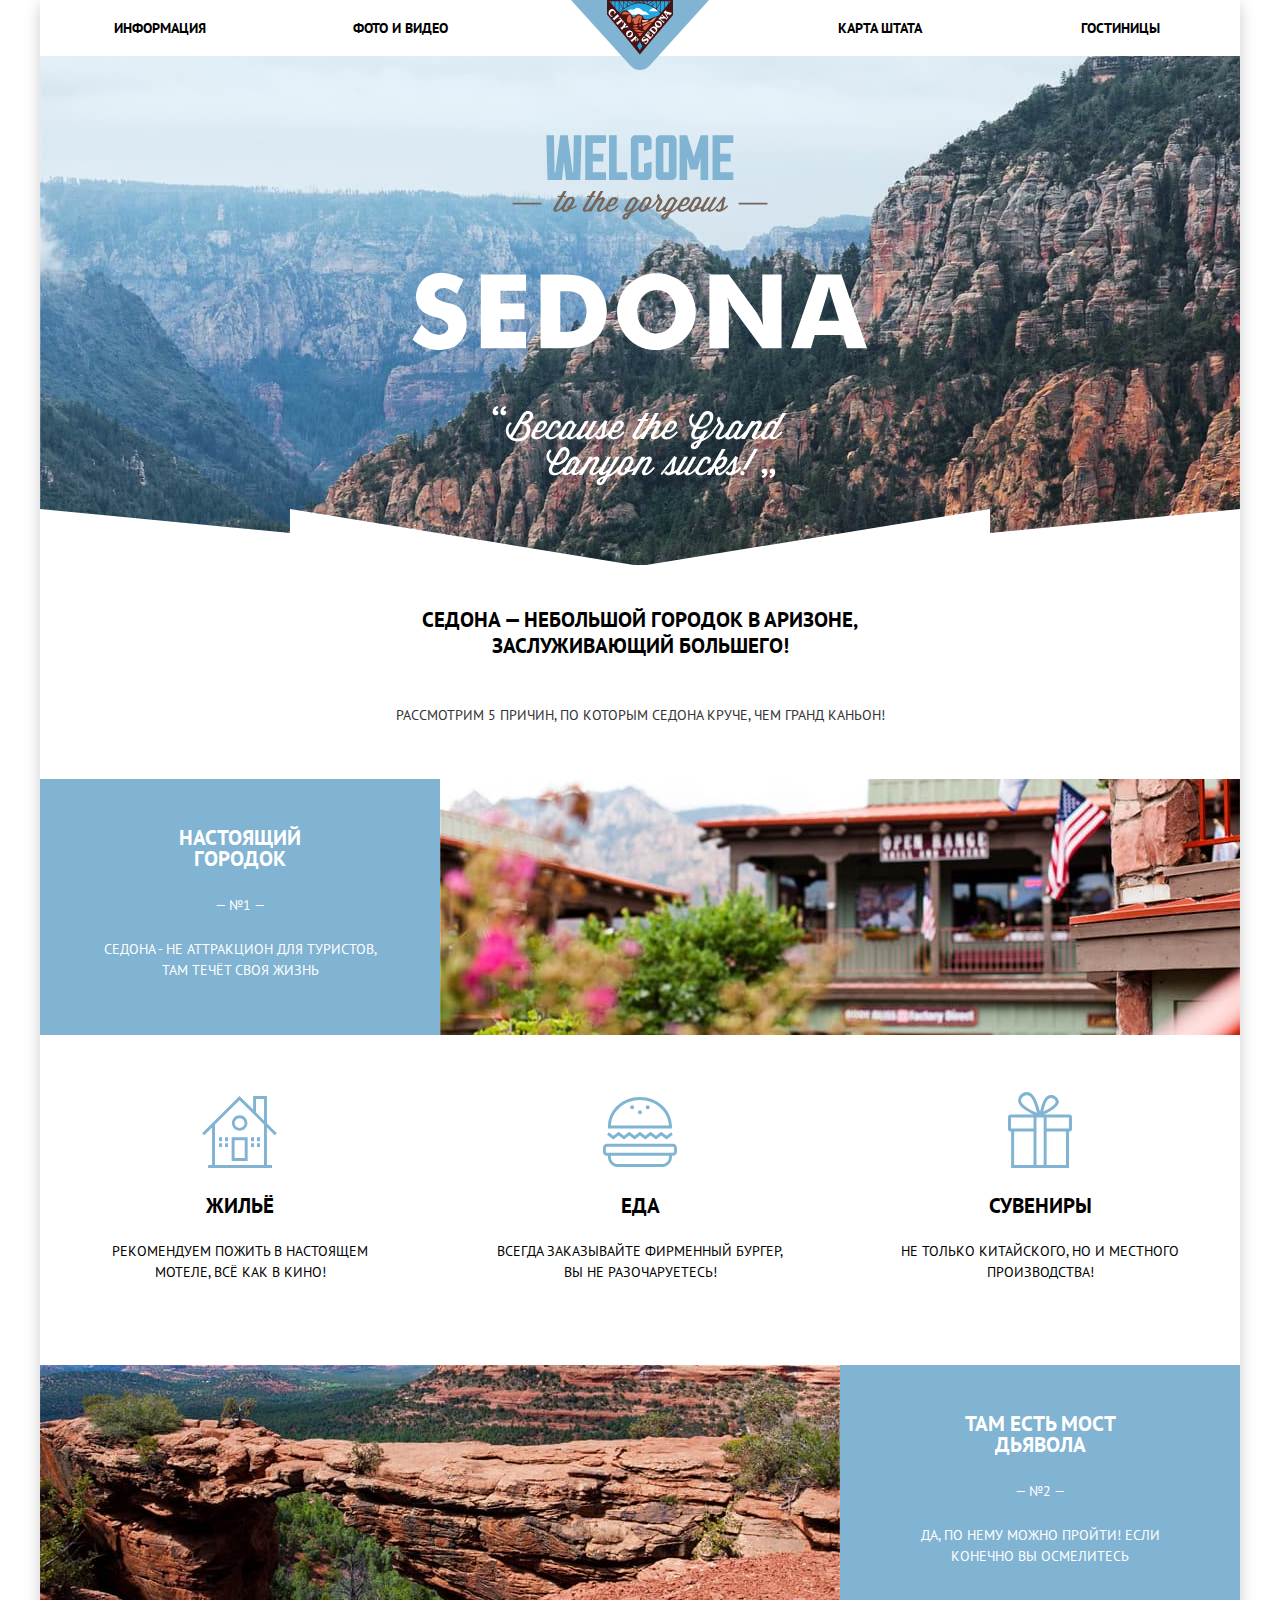
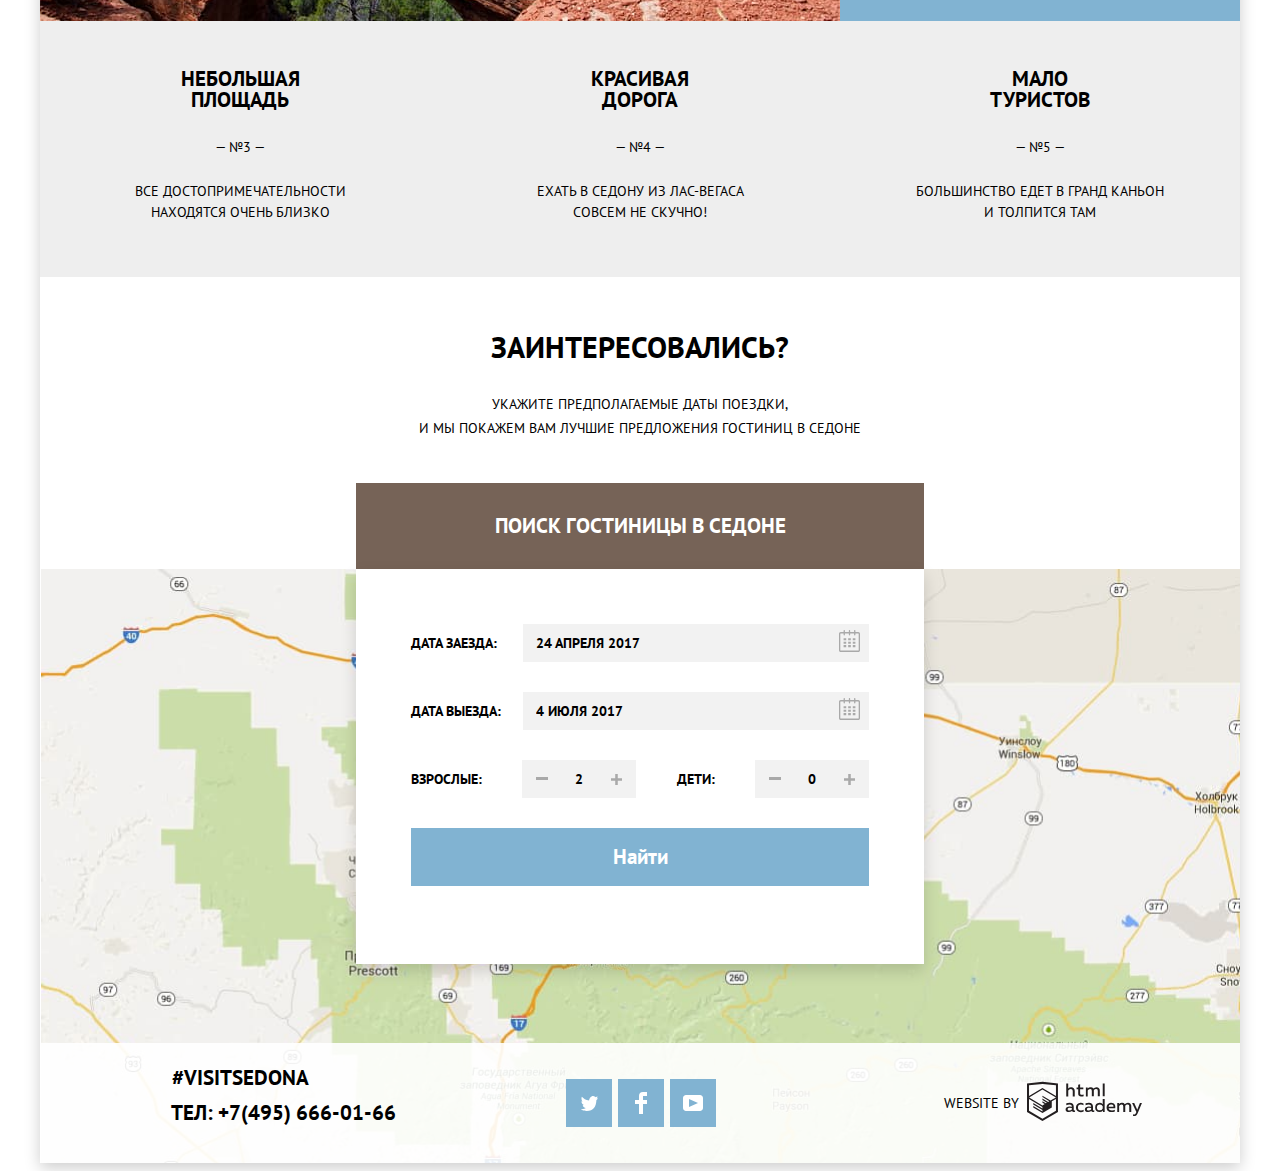
==== index.html @ 662339af "исправил ошибки на главной" ====
<!DOCTYPE html>
<html class="page" lang="ru">

<head>
  <meta charset="utf-8">
  <title>HTML Academy: Седона</title>
  <link rel="stylesheet" href="css/normalize.css">
  <link rel="stylesheet" href="css/style.css">
  <link href="https://fonts.googleapis.com/css2?family=PT+Sans:wght@400;700&display=swap" rel="stylesheet">
</head>

<body class="page-body">
  <div class="page-wrapper">
    <header class="page-header">
      <a>
        <img class="logo" src="img/logo-sedona.svg" alt="Логотип Седона" width="138" height="70">
      </a>
      <nav>
        <ul class="main-menu">
            <li class="main-menu-item"><a href="blank.html">Информация</a></li>
            <li class="main-menu-item"><a href="blank.html">Фото и видео</a></li>
            <li class="menu-separator"></li>
            <li class="main-menu-item"><a href="blank.html">Карта штата</a></li>
            <li class="main-menu-item"><a href="hotels.html">Гостиницы</a></li>
        </ul>
      </nav>
    </header>

    <main class="page-main">
      <section class="intro">
        <h1 class="visually-hidden">Седона</h1>
        <img class="welcome" src="img/intro-welcome.svg" alt="Добро пожаловать в Седону" width="456" height="350">

      </section>

      <section class="five-reasons-block">
        <p class="intro-text">Седона — небольшой городок в Аризоне, заслуживающий большего!</p>
        <h2 class="five-reasons-header">Рассмотрим 5 причин, по которым Седона круче, чем гранд каньон!</h2>
        <ul class="five-reasons-list">
          <li class="accent-block">
              <h3 class="accent-header">Настоящий городок</h3>
              <div class="accent-number">— №1 —</div>
              <p class="accent-text">
                Седона - не аттракцион для туристов, там течёт своя жизнь
              </p>
          </li>
          <li class="five-reasons-city"></li>
          <li class="five-reasons-house base-block">
            <h3 class="base-header">Жильё</h3>
            <p class="base-text">
              Рекомендуем пожить в настоящем мотеле, всё как в кино!
            </p>
          </li>
          <li class="five-reasons-food base-block">
            <h3 class="base-header">Еда</h3>
            <p class="base-text">
              Всегда заказывайте фирменный бургер, вы не разочаруетесь!
            </p>
          </li>
          <li class="five-reasons-souvenirs base-block">
            <h3 class="base-header">Сувениры</h3>
            <p class="base-text">
              Не только китайского, но и местного производства!
            </p>
          </li>
          <li class="five-reasons-bridge"></li>
          <li class="accent-block">
            <h3 class="accent-header">Там есть Мост дьявола</h3>
            <div class="accent-number">— №2 —</div>
            <p class="accent-text">
              Да, по нему можно пройти! Если конечно вы осмелитесь
            </p>
          </li>
          <li class="neutral-block">
            <h3 class="neutral-header">Небольшая площадь</h3>
            <div class="neutral-number">— №3 —</div>
            <p class="neutral-text">
              Все достопримечательности находятся очень близко
            </p>
          </li>
          <li class="neutral-block">
            <h3 class="neutral-header">Красивая дорога</h3>
            <div class="neutral-number">— №4 —</div>
            <p class="neutral-text">
              Ехать в Седону из Лас-Вегаса совсем не скучно!
            </p>
          </li>
          <li class="neutral-block">
            <h3 class="neutral-header">Мало туристов</h3>
            <div class="neutral-number">— №5 —</div>
            <p class="neutral-text">
              Большинство едет в Гранд Каньон<br />и толпится там
            </p>
          </li>
        </ul>
      </section>

      <section class="hotel-search">
        <h2 class="hotel-search-header">Заинтересовались?</h2>
        <p class="hotel-search-text">Укажите предполагаемые даты поездки,<br>и мы покажем вам лучшие предложения гостиниц в седоне</p>
        <a class="hotel-search-link" href="#">Поиск гостиницы в Седоне</a>

        <div class="hotel-popup">
          <form name="search-form" method="get" action="https://echo.htmlacademy.ru">
            <div class="popup-string">
              <label for="start-date">Дата заезда:</label>
              <div>
                <input class="date-field" type="text" name="start-date" id="start-date" placeholder="24 апреля 2017">
                <button class="date-button" type="button">
                  <span class="visually-hidden">Выбрать дату заезда</span>
                </button>
              </div>
            </div>

            <div class="popup-string">
              <label for="end-date">Дата выезда:</label>
              <div>
                <input class="date-field" type="text" name="end-date" id="end-date" placeholder="4 июля 2017">
                <button class="date-button" type="button">
                  <span class="visually-hidden">Выбрать дату выезда</span>
                </button>
              </div>
            </div>

            <div class="popup-string">
              <label for="adult-count">Взрослые:</label>
              <div>
                <button class="minus-button" type="button">
                  <span class="visually-hidden">Меньше</span>
                </button>
                <input class="count-field" type="text" name="adult-count" id="adult-count" placeholder="2">
                <button class="plus-button" type="button">
                  <span class="visually-hidden">Больше</span>
                </button>
              </div>
              <label for="children-count">Дети:</label>
              <div>
                <button class="minus-button" type="button">
                  <span class="visually-hidden">Меньше</span>
                </button>
                <input class="count-field" type="text" name="children-count" id="children-count" placeholder="0">
                <button class="plus-button" type="button">
                  <span class="visually-hidden">Больше</span>
                </button>
              </div>
            </div>

            <div class="popup-string">
              <button class="find-button" type="submit">Найти</button>
            </div>
          </form>
        </div>
      </section>

      <section class="map">
        <h2 class="visually-hidden">Карта</h2>
        <div class="map-block">
          <iframe class="googlemap" src="https://www.google.com/maps/embed?pb=!1m18!1m12!1m3!1d419081.0852614587!2d-112.07529036163419!3d34.854443815377486!2m3!1f0!2f0!3f0!3m2!1i1024!2i768!4f13.1!3m3!1m2!1s0x872da132f942b00d%3A0x5548c523fa6c8efd!2z0KHQtdC00L7QvdCwLCDQkNGA0LjQt9C-0L3QsCA4NjMzNiwg0KHQqNCQ!5e0!3m2!1sru!2sru!4v1591635645464!5m2!1sru!2sru" width="600" height="450" style="border:0;" allowfullscreen="" aria-hidden="false" tabindex="0"></iframe>
        </div>
      </section>

    </main>

    <footer class="page-footer">

      <div class="contacts">
        <div><a href="#">#visitSEDONA</a></div>
        <div>ТЕЛ: <a href="tel:+74956660166">+7(495) 666-01-66</a></div>
      </div>

      <section class="social">
        <h2 class="visually-hidden">Ссылки на социальные сети</h2>
        <ul class="social-list">
          <li class="social-list-item"><a class="social-link twitter" href="#"><span class="visually-hidden">Twitter</span></a></li>
          <li class="social-list-item"><a class="social-link facebook" href="#"><span class="visually-hidden">Facebook</span></a></li>
          <li class="social-list-item"><a class="social-link youtube" href="#"><span class="visually-hidden">Youtube</span></a></li>
        </ul>
      </section>

      <div class="design">
        Website by
        <a href="https://htmlacademy.ru/intensive/htmlcss" target="_blank">
          <svg id="Layer_1" width="115" height="41" data-name="Layer 1" xmlns="http://www.w3.org/2000/svg" viewBox="0 0 108.08 36.85"><title>logo-htmlacademy-small1</title><path d="M44.61,26.88a2,2,0,0,0,.55-0.1v1.33a3.25,3.25,0,0,1-1.18.21,1.67,1.67,0,0,1-1.67-1,4.84,4.84,0,0,1-3.14,1.08c-1.51,0-2.91-.83-2.91-2.55,0-2.13,2-2.79,3.71-2.79a11.08,11.08,0,0,1,2.17.25v-0.3c0-1-.76-1.77-2.19-1.77a7.42,7.42,0,0,0-3,.64v-1.7a10.21,10.21,0,0,1,3.19-.55c2.36,0,3.81,1.12,3.81,3.65v3a0.54,0.54,0,0,0,.49.59h0.17Zm-6.44-1.13A1.35,1.35,0,0,0,39.63,27h0.11a3.39,3.39,0,0,0,2.41-1V24.58a9.72,9.72,0,0,0-1.81-.21c-1,0-2.16.33-2.16,1.38h0Zm12.36-6.11a5,5,0,0,1,2.57.64V22a4.08,4.08,0,0,0-2.3-.7,2.75,2.75,0,1,0,0,5.49,5,5,0,0,0,2.43-.64v1.71a6.27,6.27,0,0,1-2.76.57A4.21,4.21,0,0,1,46,24.51q0-.21,0-0.41a4.32,4.32,0,0,1,4.18-4.46h0.38Zm12.17,7.24a2,2,0,0,0,.55-0.1v1.33a3.25,3.25,0,0,1-1.18.21,1.67,1.67,0,0,1-1.67-1,4.84,4.84,0,0,1-3.14,1.08c-1.51,0-2.91-.83-2.91-2.55,0-2.13,2-2.79,3.71-2.79a11.08,11.08,0,0,1,2.17.25v-0.3c0-1-.76-1.77-2.19-1.77a7.42,7.42,0,0,0-3,.64v-1.7a10.21,10.21,0,0,1,3.19-.55c2.36,0,3.81,1.12,3.81,3.65v3a0.54,0.54,0,0,0,.49.59h0.17Zm-6.44-1.13A1.35,1.35,0,0,0,57.73,27h0.11a3.39,3.39,0,0,0,2.41-1V24.58a9.72,9.72,0,0,0-1.81-.21c-1.06,0-2.16.33-2.16,1.38h0ZM73,16V28.2H71.35V26.88a3.88,3.88,0,0,1-3.19,1.54,4.4,4.4,0,0,1,0-8.78,3.81,3.81,0,0,1,3,1.3V16H73Zm-4.53,5.22a2.76,2.76,0,1,0,0,5.52A2.86,2.86,0,0,0,71.15,25V23A2.91,2.91,0,0,0,68.49,21.27ZM79,19.64c3.31,0,4.46,2.68,3.92,5.09H76.7c0.21,1.5,1.67,2.11,3.19,2.11a6.11,6.11,0,0,0,2.64-.59v1.6a7.14,7.14,0,0,1-3,.57C77,28.42,74.78,27,74.78,24a4.18,4.18,0,0,1,4-4.39H79Zm0.09,1.54a2.28,2.28,0,0,0-2.44,2.1v0.06H81.3A2,2,0,0,0,79.13,21.18Zm5.73,7V19.87h1.65v1a3.81,3.81,0,0,1,2.78-1.27A2.86,2.86,0,0,1,91.89,21a4.12,4.12,0,0,1,2.91-1.33A3.06,3.06,0,0,1,98,23V28.2h-1.9V23.05a1.59,1.59,0,0,0-1.42-1.75H94.42a2.8,2.8,0,0,0-2.07,1.12V28.2h-1.9V23.05A1.59,1.59,0,0,0,89,21.31H88.8a3,3,0,0,0-2.21,1.29v5.63H84.86Zm21.31-8.33h1.9l-3.91,9.46c-0.9,2.17-2.09,2.86-3.35,2.86a4.76,4.76,0,0,1-1.1-.14V30.46a2.86,2.86,0,0,0,.85.12c0.9,0,1.58-.64,2.07-1.9l0.17-.42-4-8.4h2l2.86,6.29ZM38.73,1.46V6.22a3.81,3.81,0,0,1,2.7-1.14,3.25,3.25,0,0,1,3.44,3.4v5.15H43V8.72a1.81,1.81,0,0,0-1.61-2h-0.3a2.93,2.93,0,0,0-2.32,1.39v5.52h-1.9V1.46h1.9ZM49.94,2.31v3h3V6.91h-3v3.81c0,1.1.5,1.46,1.58,1.46a4.49,4.49,0,0,0,1.69-.33v1.6A6.8,6.8,0,0,1,51,13.8a2.55,2.55,0,0,1-2.86-2.74V6.89H46.58V5.26h1.5V2.74Zm5.4,11.31V5.28H57v1A3.81,3.81,0,0,1,59.77,5a2.86,2.86,0,0,1,2.6,1.33A4.12,4.12,0,0,1,65.28,5,3.06,3.06,0,0,1,68.44,8.4v5.21h-1.9V8.46a1.59,1.59,0,0,0-1.42-1.75H64.89a2.8,2.8,0,0,0-2.07,1.12v5.78h-1.9V8.46A1.59,1.59,0,0,0,59.5,6.71H59.27A3,3,0,0,0,57.06,8v5.63H55.34ZM71.17,1.45H73V13.6H71.17V1.45ZM14.71,0H14.55L0,1.54V28.21l14.55,8.66,14.55-8.66V1.54Zm12.5,27.1L14.55,34.64,1.9,27.12V16.18l12.59,7.5V25L5.86,19.9v1.31l8.68,5.21v1.39L5.87,22.65V24l8.68,5.21,8.75-5.24V18.31L27.2,16V27.12Zm0-12.53-3.48,2-1.6,1L14.51,13v1.31L21,18.23H21l-0.14.09-1,.54-5.37-3.2V17l4.24,2.52-1,.67-3.2-1.9v1.31l2.1,1.24L14.5,22.1,2,14.65,14.51,7.11Zm0-1.32L14.49,5.76,1.91,13.25v-10L14.56,1.92,27.21,3.25v10h0Z" transform="translate(0 -0.02)"/>
          </svg>
        </a>
      </div>

    </footer>
  </div>



</body>

</html>
---- css/style.css ----
/* COMMON */

:root {
  --base-light: #ffffff;
  --base-light-transparent-min: rgba(255, 255, 255, 0.9);
  --base-light-transparent-max: rgba(255, 255, 255, 0.3);

  --base-dark: #000000;
  --base-dark-transparent: rgba(0, 0, 0, 0.3);
  --base-dark-lighter: #333333;

  --base-neutral: #eeeeee;

  --accent-neutral: #f2f2f2;
  --accent-neutral-darker: #ebebeb;
  --accent-neutral-darkest: #ababab;

  --accent-light: #81b3d2;
  --accent-light-darker: #669ec0;
  --accent-light-darkest: #5496bd;

  --accent-dark: #766357;
  --accent-dark-darker:#604e43;
  --accent-dark-darkest:#503e33;

  --border: #e5e5e5;

  --map-main-color: #e0edbb;
  --real-city-main-color: #9d785a;
  --rocks-main-color: #81523a;

  --htmlacademy-logo-base: #231f20;
  --htmlacademy-logo-hover: #81b3d2;
  --htmlacademy-logo-active: #bdbbbc;
}

.page {
  height: 100%;
}

.visually-hidden {
  position: absolute;
  width: 1px;
  height: 1px;
  margin: -1px;
  padding: 0;
  overflow: hidden;
  border: 0;
  clip: rect(0 0 0 0)
}

.page-body {
  position: relative;
  padding: 0;

  height: 100%;

  font-family: "PT Sans", "Arial", sans-serif;
  font-size: 14px;
  line-height: 26px;
  color: var(--base-dark);

  text-transform: uppercase;
}

img {
  max-width: 100%;
  height: auto;
}

*, *::before, *::after {
  box-sizing: border-box;
}

.page-wrapper {
  position: relative;
  display: grid;
  grid-template-rows: auto auto auto;

  margin: 0 auto;
  min-height: 100%;

  width: 1200px;

  box-shadow: 0px 5px 15px rgba(0, 1, 1, 0.2);
}

/* HEADER */
.logo {
  position: absolute;
  top: 0;
  left: 50%;
  margin-left: -69px;
}

.main-menu {
  display: flex;
  justify-content: space-between;
  align-items: center;

  margin: 0;
  padding: 0;

  min-height: 56px;

  list-style: none;
}

.menu-separator {
  width: 20%;
}

.main-menu-item {
  text-align: center;
  width: 20%;
}

.main-menu a {
  font-weight: 700;
  color: var(--base-dark);
  text-decoration: none;
}

.main-menu a:hover {
  color: var(--accent-light);
}

.main-menu a:active {
  color: var(--base-dark-transparent);
}

a.active-page,
a.active-page:hover,
a.active-page:focus,
a.active-page:active {
  color: var(--accent-dark);
}

/* MAIN */
.page-main {
  display: flex;
  flex-direction: column;
  align-items: center;

  width: 100%;
}


.intro {
  display: flex;
  flex-direction: column;
  justify-content: center;
  align-items: center;

  width: 100%;
  height: 509px;

  background-color: var(--accent-light);
  background-image: url(../img/intro-mask.svg), url(../img/background-photo.jpg);
  background-size: 100%, cover;
  background-repeat: no-repeat, no-repeat;
  background-position: 0 453px, left top;
}

/* START OF FIVE REASONS BLOCK */

.five-reasons-block {
  width: 100%;
}

.intro-text {
  margin: 0 auto;
  margin-top: 42px;

  width: 470px;

  text-align: center;

  background-color: var(--base-light);
  font-weight: 700;
  font-size: 21px;
  line-height: 26px;
}

.five-reasons-header {
  margin: 0;
  margin-top: 43px;

  text-align: center;
  font-weight: normal;
  font-size: 14px;
  line-height: 26px;
  color: var(--base-dark-lighter);
}

.five-reasons-list {

  display: grid;
  grid-template-columns: 1fr 1fr 1fr;
  grid-template-rows: 256px 330px 256px 256px;

  margin: 0;
  padding: 0;
  margin-top: 51px;

  list-style: none;
}

/* IMAGE BLOCKS */
.five-reasons-city {
  grid-column-start: 2;
  grid-column-end: 4;

  background-image: url(../img/real-city.jpg);
  background-color: var(--real-city-main-color);
  background-size: cover;
}

.five-reasons-bridge {
  grid-column-start: 1;
  grid-column-end: 3;

  background-image: url(../img/rocks.jpg);
  background-color: var(--rocks-main-color);
  background-size: cover;
}

/* ACCENT BLOCKS */
.accent-block {
  display: flex;
  flex-direction: column;
  justify-content: flex-start;
  align-items: center;

  padding-top: 48px;

  background-color: var(--accent-light);
  color: var(--base-light);
}

.accent-header {
  margin: 0;

  width: 151px;

  text-align: center;
  font-weight: 700;
  font-size: 21px;
  line-height: 21px;
}

.accent-number {
  margin-top: 26px;

  font-size: 14px;
  line-height: 21px;
}

.accent-text {
  margin: 0;
  margin-top: 23px;

  width: 301px;

  text-align: center;
  font-size: 14px;
  line-height: 21px;
}

/* BASE BLOCKS */
.base-block {
  display: flex;
  flex-direction: column;
  justify-content: flex-start;
  align-items: center;

  background-color: var(--base-light);
}

.five-reasons-house,
.five-reasons-food,
.five-reasons-souvenirs {
  position: relative;
  padding-top: 160px;
}

.five-reasons-house::before {
  content: "";
  position: absolute;
  top: 61px;
  left: 162px;

  width: 75px;
  height: 72px;
  background-image: url('../img/icon-house.svg');
  background-repeat: no-repeat;
  background-position: 0 0;
}

.five-reasons-food::before {
  content: "";
  position: absolute;
  top: 62px;
  left: 163px;

  width: 75px;
  height: 72px;
  background-image: url('../img/icon-burger.svg');
  background-repeat: no-repeat;
  background-position: 0 0;
}

.five-reasons-souvenirs::before {
  content: "";
  position: absolute;
  top: 57px;
  left: 168px;

  width: 64px;
  height: 77px;
  background-image: url('../img/icon-gift.svg');
  background-repeat: no-repeat;
  background-position: 0 0;
}

.base-header {
  margin: 0;

  font-weight: 700;
  font-size: 21px;
  line-height: 21px;
}

.base-text {
  margin-top: 25px;

  width: 297px;

  text-align: center;
  font-size: 14px;
  line-height: 21px;
}

/* NEUTRAL BLOCKS */
.neutral-block {
  display: flex;
  flex-direction: column;
  justify-content: flex-start;
  align-items: center;

  padding-top: 47px;

  background-color: var(--base-neutral);
}

.neutral-header {
  margin: 0;

  width: 119px;

  text-align: center;
  font-size: 21px;
  line-height: 21px;
}

.neutral-number {
  margin-top: 27px;

  font-size: 14px;
  line-height: 21px;
}

.neutral-text {
  margin: 0;
  margin-top: 23px;

  width: 262px;

  text-align: center;
  font-size: 14px;
  line-height: 21px;
}

/* END OF FIVE REASONS BLOCK */

/* START OF HOTEL SEARCH BLOCK */

.hotel-search {
  display: flex;
  flex-direction: column;
  justify-content: flex-start;
  align-items: center;
  position: relative;

  padding-top: 55px;

  width: 100%;
}

.hotel-search-header {
  margin: 0;

  text-align: center;
  font-weight: 700;
  font-size: 30px;
  line-height: 30px;
}

.hotel-search-text {
  margin: 0;
  margin-top: 30px;

  text-align: center;
  font-size: 14px;
  line-height: 24px;
}

.hotel-search-link {
  display: flex;
  justify-content: center;
  align-items: center;

  margin-top: 43px;

  width: 568px;
  height: 86px;

  background-color: var(--accent-dark);

  font-weight: 700;
  font-size: 21px;
  line-height: 26px;
  color: var(--base-light);

  text-decoration: none;
}

.hotel-search-link:hover {
  background-color: var(--accent-dark-darker);
}

.hotel-search-link:active {
  background-color: var(--accent-dark-darkest);

  color: var(--base-light-transparent-max);
}

.hotel-popup {
  display: flex;
  justify-content: center;
  align-items: center;

  position: absolute;
  bottom: -395px;
  margin: 0 auto;

  width: 568px;
  height: 395px;

  background-color: var(--base-light);
  box-shadow: 0 7px 15px rgba(0, 1, 1, 0.15)
}

.hotel-popup form {
  display: flex;
  flex-direction: column;

  width: 458px;
  height: 285px;
}

.hotel-popup div {
  display: flex;
  justify-content: space-between;

  font-weight: 700;
  font-size: 14px;
  line-height: 26px;
}

.popup-string {
  display: flex;
  align-items: center;
}

.popup-string:not(:first-child) {
  margin-top: 30px;
}

.hotel-popup input {
  font-family: inherit;
  font-size: inherit;
  font-weight: inherit;
  text-transform: inherit;

  font-size: 14px;
  line-height: 26px;
}

.hotel-popup input::placeholder {
  color: var(--base-dark);
}

.date-button {
  width: 39px;
  height: 38px;

  border: 0;
  background-color: var(--accent-neutral);
  cursor: pointer;
}

.date-button::before {
  content: url("data:image/svg+xml,%3Csvg xmlns='http://www.w3.org/2000/svg' width='21' height='22' fill='%23A9A9A9' viewBox='0 0 21 22'%3E%3Cpath d='M19.251 2.025h-2.845V.648c0-.381-.294-.689-.656-.689-.363 0-.656.308-.656.689v1.377h-3.938V.648c0-.381-.294-.689-.655-.689-.363 0-.657.308-.657.689v1.377H5.906V.648c0-.381-.294-.689-.656-.689-.363 0-.657.308-.657.689v1.377H1.75C.784 2.025 0 2.847 0 3.862v16.302C0 21.179.784 22 1.75 22h17.501c.966 0 1.749-.821 1.749-1.836V3.862c0-1.015-.783-1.837-1.749-1.837zm.437 18.139a.448.448 0 0 1-.437.459H1.75a.45.45 0 0 1-.438-.459V3.862a.45.45 0 0 1 .438-.459h2.844v1.378c0 .381.294.689.657.689.362 0 .656-.308.656-.689V3.403h3.938v1.378c0 .381.294.689.657.689.361 0 .655-.308.655-.689V3.403h3.938v1.378c0 .381.293.689.656.689.362 0 .656-.308.656-.689V3.403h2.845c.241 0 .437.206.437.459v16.302z'/%3E%3Cpath d='M4.594 8.225h2.625v2.066H4.594zM4.594 11.668h2.625v2.067H4.594zM4.594 15.112h2.625v2.066H4.594zM9.188 15.112h2.625v2.066H9.188zM9.188 11.668h2.625v2.067H9.188zM9.188 8.225h2.625v2.066H9.188zM13.781 15.112h2.625v2.066h-2.625zM13.781 11.668h2.625v2.067h-2.625zM13.781 8.225h2.625v2.066h-2.625z'/%3E%3C/svg%3E");
}

.date-button:hover::before {
  content: url("data:image/svg+xml,%3Csvg xmlns='http://www.w3.org/2000/svg' width='21' height='22' fill='%23000000' viewBox='0 0 21 22'%3E%3Cpath d='M19.251 2.025h-2.845V.648c0-.381-.294-.689-.656-.689-.363 0-.656.308-.656.689v1.377h-3.938V.648c0-.381-.294-.689-.655-.689-.363 0-.657.308-.657.689v1.377H5.906V.648c0-.381-.294-.689-.656-.689-.363 0-.657.308-.657.689v1.377H1.75C.784 2.025 0 2.847 0 3.862v16.302C0 21.179.784 22 1.75 22h17.501c.966 0 1.749-.821 1.749-1.836V3.862c0-1.015-.783-1.837-1.749-1.837zm.437 18.139a.448.448 0 0 1-.437.459H1.75a.45.45 0 0 1-.438-.459V3.862a.45.45 0 0 1 .438-.459h2.844v1.378c0 .381.294.689.657.689.362 0 .656-.308.656-.689V3.403h3.938v1.378c0 .381.294.689.657.689.361 0 .655-.308.655-.689V3.403h3.938v1.378c0 .381.293.689.656.689.362 0 .656-.308.656-.689V3.403h2.845c.241 0 .437.206.437.459v16.302z'/%3E%3Cpath d='M4.594 8.225h2.625v2.066H4.594zM4.594 11.668h2.625v2.067H4.594zM4.594 15.112h2.625v2.066H4.594zM9.188 15.112h2.625v2.066H9.188zM9.188 11.668h2.625v2.067H9.188zM9.188 8.225h2.625v2.066H9.188zM13.781 15.112h2.625v2.066h-2.625zM13.781 11.668h2.625v2.067h-2.625zM13.781 8.225h2.625v2.066h-2.625z'/%3E%3C/svg%3E");
}

.date-button:active::before {
  content: url("data:image/svg+xml,%3Csvg xmlns='http://www.w3.org/2000/svg' width='21' height='22' fill='%2381B3D2' viewBox='0 0 21 22'%3E%3Cpath d='M19.251 2.025h-2.845V.648c0-.381-.294-.689-.656-.689-.363 0-.656.308-.656.689v1.377h-3.938V.648c0-.381-.294-.689-.655-.689-.363 0-.657.308-.657.689v1.377H5.906V.648c0-.381-.294-.689-.656-.689-.363 0-.657.308-.657.689v1.377H1.75C.784 2.025 0 2.847 0 3.862v16.302C0 21.179.784 22 1.75 22h17.501c.966 0 1.749-.821 1.749-1.836V3.862c0-1.015-.783-1.837-1.749-1.837zm.437 18.139a.448.448 0 0 1-.437.459H1.75a.45.45 0 0 1-.438-.459V3.862a.45.45 0 0 1 .438-.459h2.844v1.378c0 .381.294.689.657.689.362 0 .656-.308.656-.689V3.403h3.938v1.378c0 .381.294.689.657.689.361 0 .655-.308.655-.689V3.403h3.938v1.378c0 .381.293.689.656.689.362 0 .656-.308.656-.689V3.403h2.845c.241 0 .437.206.437.459v16.302z'/%3E%3Cpath d='M4.594 8.225h2.625v2.066H4.594zM4.594 11.668h2.625v2.067H4.594zM4.594 15.112h2.625v2.066H4.594zM9.188 15.112h2.625v2.066H9.188zM9.188 11.668h2.625v2.067H9.188zM9.188 8.225h2.625v2.066H9.188zM13.781 15.112h2.625v2.066h-2.625zM13.781 11.668h2.625v2.067h-2.625zM13.781 8.225h2.625v2.066h-2.625z'/%3E%3C/svg%3E");
}

.minus-button {
  position: relative;

  width: 39px;
  height: 38px;

  border: 0;
  background-color: var(--accent-neutral);
  cursor: pointer;
}

.minus-button::before {
  position: absolute;
  top: 14px;
  left: 14px;
  line-height: 3px;

  content: url("data:image/svg+xml,%3Csvg width='12' height='3' viewBox='0 0 12 3' xmlns='http://www.w3.org/2000/svg'%3E%3Crect width='12' height='3' fill='%23A9A9A9'/%3E%3C/svg%3E");
}

.minus-button:hover::before {
  content: url("data:image/svg+xml,%3Csvg width='12' height='3' viewBox='0 0 12 3' xmlns='http://www.w3.org/2000/svg'%3E%3Crect width='12' height='3' fill='%23000000'/%3E%3C/svg%3E");
}

.minus-button:active::before {
  content: url("data:image/svg+xml,%3Csvg width='12' height='3' viewBox='0 0 12 3' xmlns='http://www.w3.org/2000/svg'%3E%3Crect width='12' height='3' fill='%2381B3D2'/%3E%3C/svg%3E");
}

.plus-button {
  position: relative;

  width: 39px;
  height: 38px;

  border: 0;
  background-color: var(--accent-neutral);
  cursor: pointer;
}

.plus-button::before {
  position: absolute;

  top: 14px;
  left: 14px;

  line-height: 11px;

  content: url("data:image/svg+xml,%3Csvg width='11' height='11' viewBox='0 0 11 11' xmlns='http://www.w3.org/2000/svg'%3E%3Cpath fill-rule='evenodd' clip-rule='evenodd' d='M4.23086 6.76932V11H6.76932V6.76932H11V4.23086H6.76932V0H4.23085V4.23086H0V6.76932H4.23086Z' fill='%23A9A9A9'/%3E%3C/svg%3E");
}

.plus-button:hover::before {
  content: url("data:image/svg+xml,%3Csvg width='11' height='11' viewBox='0 0 11 11' xmlns='http://www.w3.org/2000/svg'%3E%3Cpath fill-rule='evenodd' clip-rule='evenodd' d='M4.23086 6.76932V11H6.76932V6.76932H11V4.23086H6.76932V0H4.23085V4.23086H0V6.76932H4.23086Z' fill='%23000000'/%3E%3C/svg%3E");
}

.plus-button:active::before {
  content: url("data:image/svg+xml,%3Csvg width='11' height='11' viewBox='0 0 11 11' xmlns='http://www.w3.org/2000/svg'%3E%3Cpath fill-rule='evenodd' clip-rule='evenodd' d='M4.23086 6.76932V11H6.76932V6.76932H11V4.23086H6.76932V0H4.23085V4.23086H0V6.76932H4.23086Z' fill='%2381B3D2'/%3E%3C/svg%3E");
}

.date-field {
  padding-left: 13px;

  width: 307px;
  height: 38px;

  border: 0;

  background-color: var(--accent-neutral);
}

.count-field {
  width: 36px;
  height: 38px;

  border: 0;

  text-align: center;

  background-color: var(--accent-neutral);
}

.find-button {
  display: flex;
  justify-content: center;
  align-items: center;

  width: 458px;
  height: 58px;

  font-weight: 700;
  font-size: 21px;
  line-height: 26px;
  color: var(--base-light);
  background-color: var(--accent-light);
  border: 0;
  cursor: pointer;
}

.find-button:hover {
  background-color: var(--accent-light-darker);
}

.find-button:active {
  color: var(--base-light-transparent-max);
  background-color: var(--accent-light-darker);
}

/* END OF HOTEL SEARCH BLOCK */

.map-block {
  width: 1199px;
  height: 594px;

  background-color: var(--map-main-color);
  background-image: url(../img/map.jpg);
  background-repeat: no-repeat;
  background-size: cover;
}

.map-block .googlemap {
  width: 100%;
  height: 100%;
  border: 0;
}

/* FOOTER */

.page-footer {
  display: flex;
  align-items: center;

  position: absolute;
  bottom: 0;
  left: 0;

  width: 100%;
  height: 120px;

  background-color: var(--base-light-transparent-min);
}

.contacts {
  margin-left: 130px;
}

.contacts div:first-child {
  height: 28px;
  padding-left: 2px;
  margin-top: -10px;
}

.contacts div:last-child {
  height: 38px;
  padding-left: 1px;
  padding-top: 7px;
}

.contacts,
.contacts a {
  font-weight: 700;
  font-size: 21px;
  line-height: 26px;
  color: var(--base-dark);

  text-decoration: none;
}

.contacts a:hover {
  color: var(--accent-light);
}

.contacts a:active {
  color: var(--base-dark-transparent);
}

/* START OF SOCIAL LINKS */
.social {
  margin-left: 170px;
}
.social-list {
  display: flex;
  justify-content: space-between;
  margin: 0;
  padding: 0;

  width: 150px;

  list-style: none;
}

.social-list-item {
  width: 46px;
  height: 48px;
}

.social-link::before {
  display: flex;
  justify-content: center;
  align-items: center;

  width: 100%;
  height: 100%;

  line-height: 0;
  background-color: var(--accent-light);
}

.social-link:hover::before {
  background-color: var(--accent-light-darker);
}

.social-link:active::before {
  background-color: var(--accent-light-darkest);
}

.twitter::before {

  content: url("data:image/svg+xml;utf8,%3Csvg xmlns='http://www.w3.org/2000/svg' xmlns:xlink='http://www.w3.org/1999/xlink' width='17' height='15' viewBox='0 0 17 15'%3E%3Cpath fill='%23FFF' d='M10.95.144c1.685-.496 2.984.27 3.577 1.179.673-.231 1.331-.481 2.011-.708a2.345 2.345 0 0 1-.857 1.768c.685.17 1.304-.491 1.304-.491-.169 1-1.006 1.788-1.563 2.024-.231 6.75-3.175 11.217-10.077 11.082h-.446c-.41 0-4.164-.46-4.898-1.887 2.271.196 3.893-.422 4.693-1.177-.96-.3-2.679-.477-2.979-2.95.349.106.564.228 1.19.119C1.705 8.247.374 7.53.448 5.33c.285.328 1.067.536 1.34.472C1.085 5.561-.182 2.442.894.85c1.818 1.854 3.735 3.606 7.152 3.773C8.254 2.33 9.183.793 10.95.144z'/%3E%3C/svg%3E%0A");
}

.twitter:active::before {
  content: url("data:image/svg+xml;utf8,%3Csvg xmlns='http://www.w3.org/2000/svg' xmlns:xlink='http://www.w3.org/1999/xlink' width='17' height='15' viewBox='0 0 17 15'%3E%3Cpath fill='rgba(255, 255, 255, 0.3)' d='M10.95.144c1.685-.496 2.984.27 3.577 1.179.673-.231 1.331-.481 2.011-.708a2.345 2.345 0 0 1-.857 1.768c.685.17 1.304-.491 1.304-.491-.169 1-1.006 1.788-1.563 2.024-.231 6.75-3.175 11.217-10.077 11.082h-.446c-.41 0-4.164-.46-4.898-1.887 2.271.196 3.893-.422 4.693-1.177-.96-.3-2.679-.477-2.979-2.95.349.106.564.228 1.19.119C1.705 8.247.374 7.53.448 5.33c.285.328 1.067.536 1.34.472C1.085 5.561-.182 2.442.894.85c1.818 1.854 3.735 3.606 7.152 3.773C8.254 2.33 9.183.793 10.95.144z'/%3E%3C/svg%3E%0A");
}

.facebook::before {
  content: url("data:image/svg+xml;utf8,%3Csvg xmlns='http://www.w3.org/2000/svg' width='12' height='22' viewBox='0 0 12 22'%3E%3Cpath fill='%23FFF' d='M12 4V0H8a4 4 0 0 0-4 4v4H0v4h4v10h4V12h4V8H8V4h4z'/%3E%3C/svg%3E");
}

.facebook:active::before {
  content: url("data:image/svg+xml;utf8,%3Csvg xmlns='http://www.w3.org/2000/svg' width='12' height='22' viewBox='0 0 12 22'%3E%3Cpath fill='rgba(255, 255, 255, 0.3)' d='M12 4V0H8a4 4 0 0 0-4 4v4H0v4h4v10h4V12h4V8H8V4h4z'/%3E%3C/svg%3E");
}

.youtube::before {
  content: url("data:image/svg+xml;utf8,%3Csvg xmlns='http://www.w3.org/2000/svg' xmlns:xlink='http://www.w3.org/1999/xlink' width='20' height='16' viewBox='0 0 20 16'%3E%3Cpath fill='%23FFF' d='M17 0H3C1.35 0 0 1.35 0 3v10c0 1.65 1.35 3 3 3h14c1.65 0 3-1.35 3-3V3c0-1.65-1.35-3-3-3zM6.027 11.998V4.002L15.014 8l-8.987 3.998z'/%3E%3C/svg%3E%0A");
}

.youtube:active::before {
  content: url("data:image/svg+xml;utf8,%3Csvg xmlns='http://www.w3.org/2000/svg' xmlns:xlink='http://www.w3.org/1999/xlink' width='20' height='16' viewBox='0 0 20 16'%3E%3Cpath fill='rgba(255, 255, 255, 0.3)' d='M17 0H3C1.35 0 0 1.35 0 3v10c0 1.65 1.35 3 3 3h14c1.65 0 3-1.35 3-3V3c0-1.65-1.35-3-3-3zM6.027 11.998V4.002L15.014 8l-8.987 3.998z'/%3E%3C/svg%3E%0A");
}

/* END OF SOCIAL LINKS */

.design {
  display: flex;
  justify-content: flex-start;
  align-items: center;

  margin-left: 228px;
}

.design svg {
  fill: var(--htmlacademy-logo-base);
  margin-left: 8px;
  margin-top: 4px;
}

.design svg:hover {
  fill: var(--htmlacademy-logo-hover);
}

.design svg:active {
  fill: var(--htmlacademy-logo-active);
}

/* HOTELS */

/* START OF FILTERS BLOCK */

.filters {
  width: 100%;
  height: 217px;

  padding-top: 25px;

  font-size: 14px;
  line-height: 21px;
  color: var(--base-light);

  background-color: var(--accent-light);
  background-image: url(../img/background-blur.jpg);
  background-repeat: no-repeat;
  background-size: cover;
}

.filters fieldset {
  margin: 0;
  padding: 0;
  display: flex;
  flex-direction: column;

  border: 0;
}

fieldset.infastructure {
  margin-left: 73px;
}

fieldset.house-type {
  margin-left: 117px;
}

fieldset.cost {
  display: flex;
  flex-direction: column;
  justify-content: flex-start;
  align-items: center;

  margin-left: 348px;
}

.filters-form {
  display: flex;
  height: 100%;
}

.filters legend {
  font-weight: 700;
  font-size: 16px;
}
.filters-check-block legend {
  margin-bottom: 25px;
}

.filters-check-block ul {
  padding: 0;
  margin: 0;
  list-style: none;
}

.filters-option {
  padding-left: 40px;
  margin-bottom: 25px;
}

.filters-check-block label {
  position: relative;
  display: block;
  cursor: pointer;
  user-select: none;
}

.filters-checkbox + label::before {
  content: url("data:image/svg+xml,%3Csvg xmlns='http://www.w3.org/2000/svg' width='23' height='23' viewBox='0 0 23 23'%3E%3Cpath fill='%23FFFFFF' d='M20 2c.542 0 1 .458 1 1v17c0 .542-.458 1-1 1H3c-.542 0-1-.458-1-1V3c0-.542.458-1 1-1h17m0-2H3C1.35 0 0 1.35 0 3v17c0 1.65 1.35 3 3 3h17c1.65 0 3-1.35 3-3V3c0-1.65-1.35-3-3-3z'/%3E%3C/svg%3E");
  position: absolute;
  left: -40px;
  top: 0;
}

.filters-checkbox:disabled + label::before {
  content: url("data:image/svg+xml,%3Csvg xmlns='http://www.w3.org/2000/svg' width='23' height='23' viewBox='0 0 23 23'%3E%3Cpath fill='%236A6A6A' d='M20 2c.542 0 1 .458 1 1v17c0 .542-.458 1-1 1H3c-.542 0-1-.458-1-1V3c0-.542.458-1 1-1h17m0-2H3C1.35 0 0 1.35 0 3v17c0 1.65 1.35 3 3 3h17c1.65 0 3-1.35 3-3V3c0-1.65-1.35-3-3-3z'/%3E%3C/svg%3E");
  position: absolute;
  left: -40px;
  top: 0;
}

.filters-checkbox:checked + label::before {
  content: url("data:image/svg+xml,%3Csvg xmlns='http://www.w3.org/2000/svg' width='27' height='23' viewBox='0 0 27 23'%3E%3Cpath fill='%23FFFFFF' d='M7.285 7.486l-2.829 2.829 7.783 7.783L26.171 4.166l-2.828-2.829-11.104 11.102z'/%3E%3Cpath fill='%23FFFFFF' d='M21 20c0 .542-.458 1-1 1H3c-.542 0-1-.458-1-1V3c0-.542.458-1 1-1h16.908L21.493.415A2.96 2.96 0 0 0 20 0H3C1.35 0 0 1.35 0 3v17c0 1.65 1.35 3 3 3h17c1.65 0 3-1.35 3-3v-9.829l-2 2V20z'/%3E%3C/svg%3E%0A");
  position: absolute;
  left: -40px;
  top: 0;
}

.filters-checkbox:checked:disabled + label::before {
  content: url("data:image/svg+xml,%3Csvg xmlns='http://www.w3.org/2000/svg' width='27' height='23' viewBox='0 0 27 23'%3E%3Cpath fill='%236A6A6A' d='M7.285 7.486l-2.829 2.829 7.783 7.783L26.171 4.166l-2.828-2.829-11.104 11.102z'/%3E%3Cpath fill='%236A6A6A' d='M21 20c0 .542-.458 1-1 1H3c-.542 0-1-.458-1-1V3c0-.542.458-1 1-1h16.908L21.493.415A2.96 2.96 0 0 0 20 0H3C1.35 0 0 1.35 0 3v17c0 1.65 1.35 3 3 3h17c1.65 0 3-1.35 3-3v-9.829l-2 2V20z'/%3E%3C/svg%3E%0A");
  position: absolute;
  left: -40px;
  top: 0;
}

.cost-controls {
  display: flex;
  justify-content: center;
  align-items: center;

  margin-top: 11px;

  width: 317px;
  height: 36px;

  border: 2px solid var(--base-light);
  border-radius: 2px;
}

.cost-controls .separator {
  height: 22px;

  border: 1px solid var(--base-light);
}

.cost-controls input {
  padding: 0;
  margin: 0;

  width: 156px;
  height: 32px;

  color: var(--base-light);
  font-family: inherit;
  font-size: inherit;
  text-align: center;

  background: none;
  border: 0;
}

.cost-controls input::placeholder {
  font-size: 14px;
  line-height: 21px;
  color: var(--base-light);
}

.cost-controls input::-moz-placeholder {
  font-size: 14px;
  line-height: 32px;
  color: var(--base-light);
  opacity: 1;
}

.cost-range {
  position: relative;

  padding-top: 20px;
  width: 100%;
  height: 56px;
}

.cost-range .scale {
  height: 2px;
  background-color: var(--base-light-transparent-max);
}

.cost-range .bar {
  width: 70%;
  height: 2px;
  background: var(--base-light);
}

.cost-range .toggle {
  position: absolute;
  top: 11px;
  left: 0;

  box-sizing: content-box;
  width: 4px;
  height: 4px;

  padding: 0;
  border: 8px solid var(--base-light);

  background-color: var(--accent-neutral-darkest);
  border-radius: 50%;
  box-shadow: 0 2px 1px 0 var(--accent-neutral-darkest);
  cursor: pointer;
}

.cost-range .toggle:hover {
  transform: scale(1.2);
}

.cost-range .toggle-min {
  left: 0;
}

.cost-range .toggle-max {
  left: 69%;
}

.filters-submit {
  display: flex;
  justify-content: center;
  align-items: center;

  margin: 0 auto;
  padding: 0;

  width: 137px;
  height: 36px;

  color: var(--base-light);
  font-size: 14px;
  line-height: 21px;
  text-transform: uppercase;

  border: 2px solid var(--base-light);
  border-radius: 2px;

  background: none;
}

.filters-submit:hover {
  color: var(--base-dark);
  background-color: var(--base-light);
  cursor: pointer;
}
/* END OF FILTERS BLOCK */

/* START OF SORT LINE */
.sort-block {
  display: flex;
  align-items: center;

  padding-left: 73px;

  width: 100%;
  height: 87px;

  border-bottom: 1px solid var(--border);
}

.sort-result-count {
  font-weight: 700;
  font-size: 21px;
  line-height: 26px;
}

.sort-options-caption {
  margin-left: 46px;

  font-size: 12px;
  line-height: 18px;
}

.sort-by {
  display: flex;
  justify-content: space-between;

  margin: 0;
  margin-left: 40px;
  padding: 0;

  width: 239px;

  list-style: none;
}

.sort-link {
  border-bottom: 1px dashed var(--accent-light);
  font-size: 12px;
  line-height: 18px;
  color: var(--base-dark-transparent);

  text-decoration: none;
}

.sort-link:hover {
  color: var(--accent-light);
}

.sort-link:active {
  border: 0;

  color: var(--base-dark);
}

.sort-active,
.sort-active:hover,
.sort-active:active {
  border-bottom: 0;

  font-size: 12px;
  line-height: 18px;
  color: var(--accent-light);
}

.order-by {
  display: flex;
  justify-content: space-between;
  align-items: center;

  margin: 0;
  margin-left: 503px;
  padding: 0;

  width: 34px;

  list-style: none;
}

.order-asc::before {
  display: block;

  width: 11px;
  height: 10px;

  line-height: 10px;
  content: url("data:image/svg+xml;utf8,%3Csvg xmlns='http://www.w3.org/2000/svg' width='11' height='10' viewBox='0 0 11 10'%3E%3Cpath fill='%23CACACA' d='M5.5 0L0 10h11z'/%3E%3C/svg%3E");
}

.order-asc:hover:not(.order-asc-active)::before {
  content: url("data:image/svg+xml;utf8,%3Csvg xmlns='http://www.w3.org/2000/svg' width='11' height='10' viewBox='0 0 11 10'%3E%3Cpath fill='%23000000' d='M5.5 0L0 10h11z'/%3E%3C/svg%3E");
}

.order-asc:active:not(.order-asc-active)::before {
  content: url("data:image/svg+xml;utf8,%3Csvg xmlns='http://www.w3.org/2000/svg' width='11' height='10' viewBox='0 0 11 10'%3E%3Cpath fill='%2381B3D2' d='M5.5 0L0 10h11z'/%3E%3C/svg%3E");
}

.order-desc::before {
  display: block;

  width: 11px;
  height: 10px;

  line-height: 10px;
  content: url("data:image/svg+xml;utf8,%3Csvg xmlns='http://www.w3.org/2000/svg' width='11' height='10' viewBox='0 0 11 10'%3E%3Cpath fill='%23CACACA' d='M5.5 10L0 0h11'/%3E%3C/svg%3E");
}

.order-desc:hover:not(.order-desc-active)::before {
  content: url("data:image/svg+xml;utf8,%3Csvg xmlns='http://www.w3.org/2000/svg' width='11' height='10' viewBox='0 0 11 10'%3E%3Cpath fill='%23000000' d='M5.5 10L0 0h11'/%3E%3C/svg%3E");
}

.order-desc:active:not(.order-desc-active)::before {
  content: url("data:image/svg+xml;utf8,%3Csvg xmlns='http://www.w3.org/2000/svg' width='11' height='10' viewBox='0 0 11 10'%3E%3Cpath fill='%2381B3D2' d='M5.5 10L0 0h11'/%3E%3C/svg%3E");
}

.order-asc-active::before {
  content: url("data:image/svg+xml;utf8,%3Csvg xmlns='http://www.w3.org/2000/svg' width='11' height='10' viewBox='0 0 11 10'%3E%3Cpath fill='%2381B3D2' d='M5.5 0L0 10h11z'/%3E%3C/svg%3E");
}

.order-desc-active::before {
  content: url("data:image/svg+xml;utf8,%3Csvg xmlns='http://www.w3.org/2000/svg' width='11' height='10' viewBox='0 0 11 10'%3E%3Cpath fill='%2381B3D2' d='M5.5 10L0 0h11'/%3E%3C/svg%3E");
}
/* END OF SORT LINE */

/* START OF SEARCH RESULTS (LIST OF HOTELS) */

.hotel-list {
  display: flex;
  flex-direction: column;

  margin: 0;
  padding: 0;
  margin-bottom: 120px;

  width: 100%;

  list-style: none;
}

.hotel-list-item {
  padding: 0 73px;
  padding-top: 25px;

  height: 150px;

  border-bottom: 1px solid var(--border);
}

.hotel-card {
  display: flex;

  height: 95px;
}

.hotel-photo {
  align-self: flex-end;

  margin-right: 29px;

  height: 90px;
  width: auto;
}

.hotel-column-2 {
  display: flex;
  flex-wrap: wrap;

  width: 100%;
}

.hotel-column-3 {
  display: flex;
  flex-direction: column;
  justify-content: space-between;
}

.hotel-name {
  margin: 0;
  padding: 0;

  width: 100%;
}

.hotel-name-link {
  font-size: 21px;
  line-height: 26px;
  color: var(--base-dark);

  text-decoration: none;
}

.hotel-name-link:hover {
  color: var(--accent-light);
}

.hotel-name-link:active {
  color: var(--base-dark-transparent);
}

.hotel-column-2-3 {
  display: flex;
  flex-direction: column;
  justify-content: space-between;

  margin-right: 6px;
}

.hotel-column-2-4 {
  display: flex;
  flex-direction: column;
  justify-content: space-between;
}

.hotel-type,
.hotel-price {
  margin-top: -7px;

  font-size: 14px;
  line-height: 21px;
}

.read-more {
  display: flex;
  justify-content: center;
  align-items: center;

  width: 110px;
  height: 27px;

  line-height: 21px;
  font-weight: 700;
  color: var(--base-light);
  text-decoration: none;

  background-color: var(--accent-light);
}

.read-more:hover {
  background-color: var(--accent-light-darker);
}

.read-more:active {
  color: var(--base-light-transparent-max);
  background-color: var(--accent-light-darkest);
}

.hotel-reserve {
  display: flex;
  justify-content: center;
  align-items: center;

  width: 142px;
  height: 27px;

  line-height: 21px;
  font-weight: 700;
  color: var(--base-light);
  text-decoration: none;

  background-color: var(--accent-dark);
}

.hotel-reserve:hover {
  background-color: var(--accent-dark-darker);
}

.hotel-reserve:active {
  color: var(--base-light-transparent-max);
  background-color: var(--accent-dark-darkest);
}
.hotel-rating {
  display: flex;
  justify-content: center;
  align-items: center;

  width: 110px;
  height: 27px;

  line-height: 21px;

  background-color: var(--accent-neutral);
}

.hotel-class {
  display: flex;
  justify-content: flex-end;
  align-items: center;

  width: 100%;
  height: 17px;
}

.star {
  display: block;
  margin-left: 5px;

  width: 19px;
  height: 17px;

  background-image: url(../img/star.svg);
  background-position: top left;
  background-repeat: no-repeat;
  background-size: 100%;
}
/* END OF SEARCH RESULTS (LIST OF HOTELS) */


.not-found-block {
  display: flex;
  flex-direction: column;
  justify-content: center;
  align-items: center;

  margin-bottom: 120px;

  width: 100%;
}
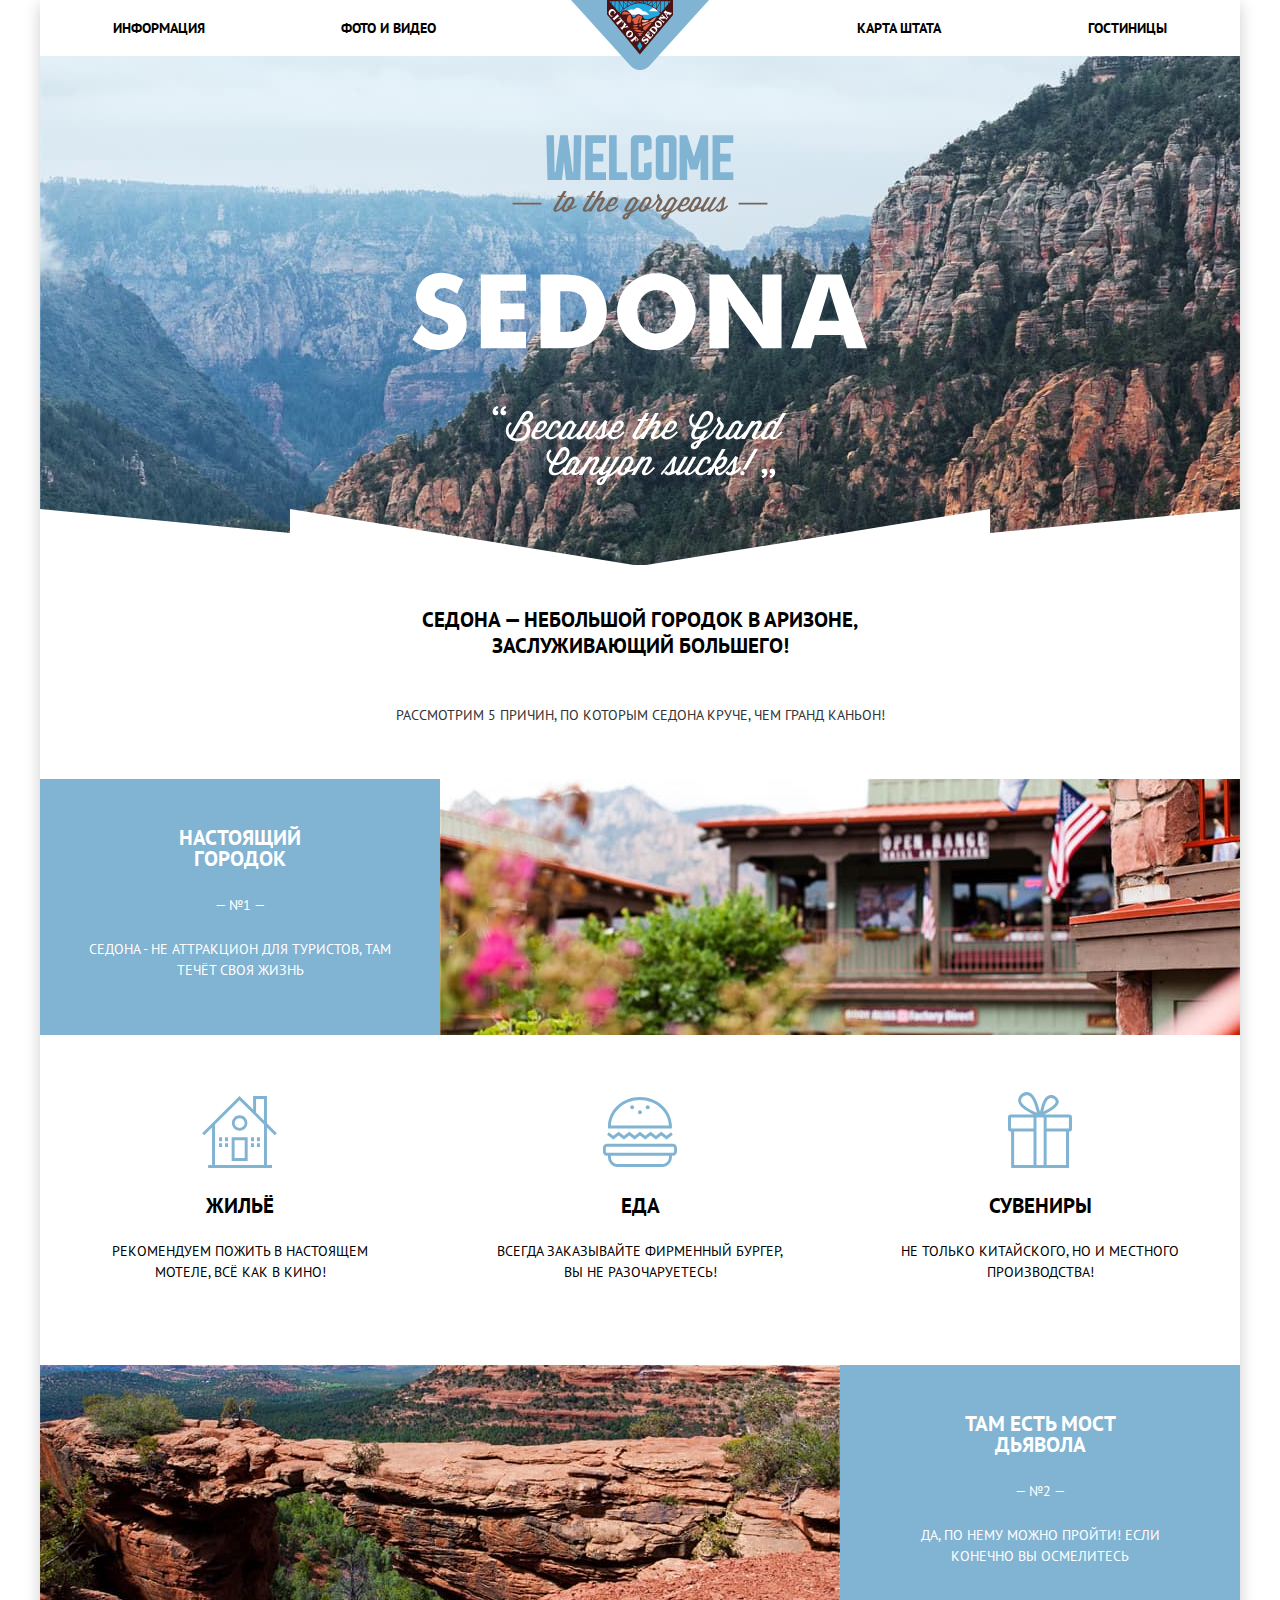
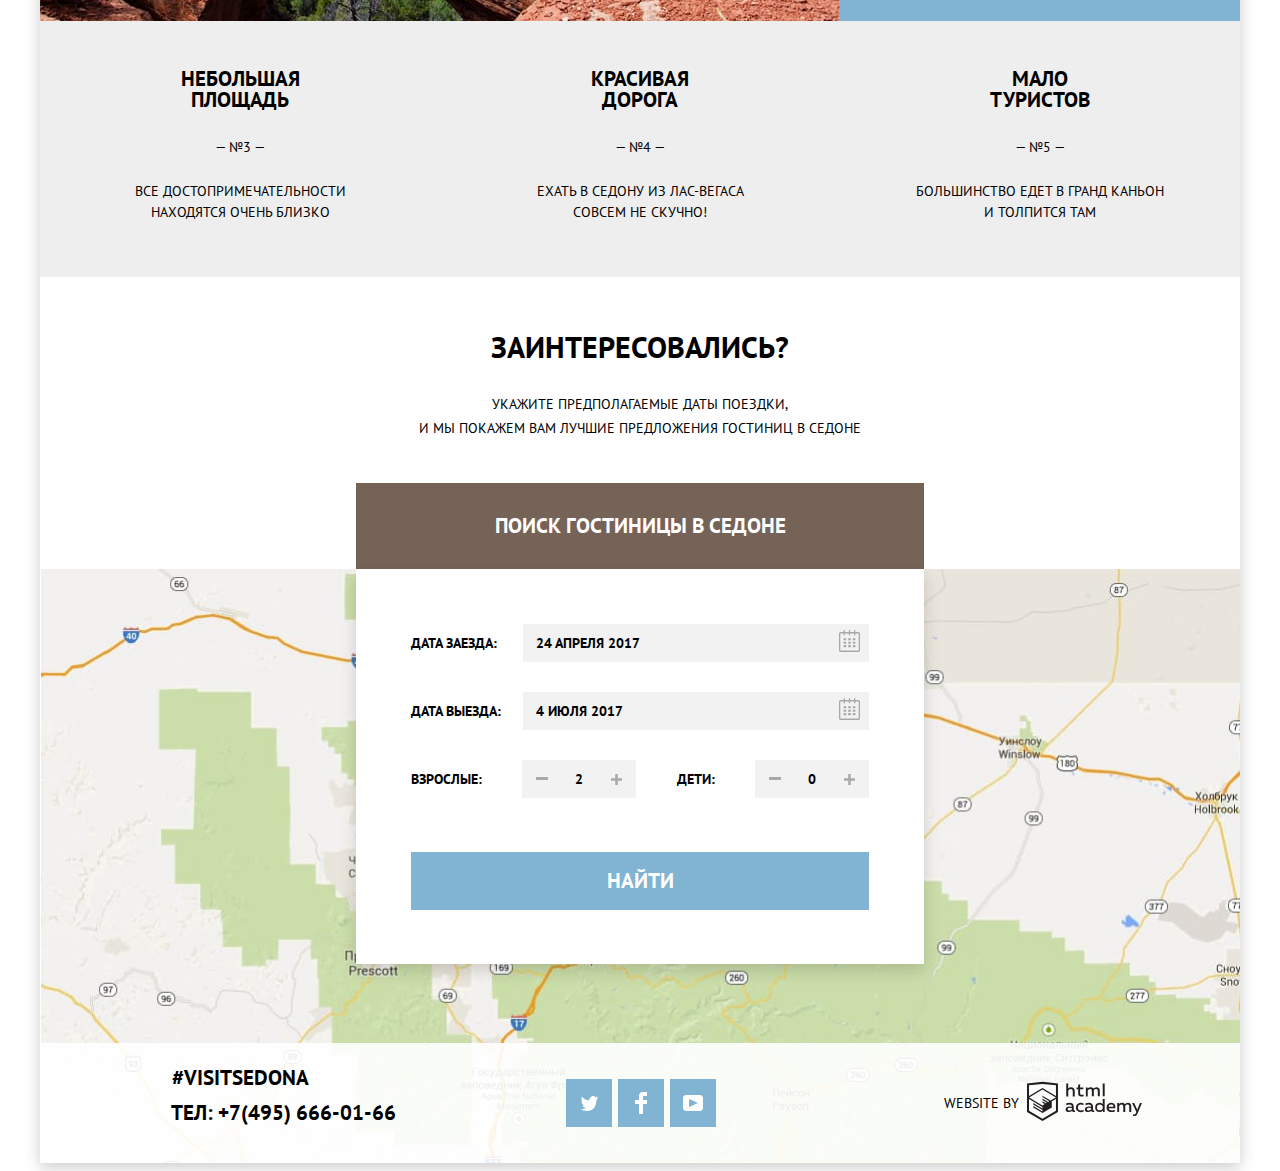
==== commit e42733d1: "подогнал главное меню под макет" ====
--- a/index.html
+++ b/index.html
@@ -19,7 +19,6 @@
         <ul class="main-menu">
             <li class="main-menu-item"><a href="blank.html">Информация</a></li>
             <li class="main-menu-item"><a href="blank.html">Фото и видео</a></li>
-            <li class="menu-separator"></li>
             <li class="main-menu-item"><a href="blank.html">Карта штата</a></li>
             <li class="main-menu-item"><a href="hotels.html">Гостиницы</a></li>
         </ul>
--- a/css/style.css
+++ b/css/style.css
@@ -98,22 +98,32 @@
   justify-content: space-between;
   align-items: center;
 
-  margin: 0;
+  margin: 0 auto;
   padding: 0;
 
+  width: 1054px;
   min-height: 56px;
 
   list-style: none;
 }
 
-.menu-separator {
-  width: 20%;
-}
-
-.main-menu-item {
-  text-align: center;
-  width: 20%;
-}
+.main-menu-item:nth-child(1),
+.main-menu-item:nth-child(2) {
+  text-align: left;
+  width: 228px;
+}
+
+.main-menu-item:nth-child(3),
+.main-menu-item:nth-child(4) {
+  text-align: right;
+  width: 226px;
+}
+
+.main-menu-item:nth-child(2) {
+  margin-right: auto;
+}
+
+
 
 .main-menu a {
   font-weight: 700;
@@ -260,7 +270,7 @@
   margin: 0;
   margin-top: 23px;
 
-  width: 301px;
+  width: 305px;
 
   text-align: center;
   font-size: 14px;
@@ -499,6 +509,7 @@
 
 .hotel-popup input::placeholder {
   color: var(--base-dark);
+  opacity: 1;
 }
 
 .date-button {
@@ -607,12 +618,15 @@
   justify-content: center;
   align-items: center;
 
+  margin-top: 24px;
+
   width: 458px;
   height: 58px;
 
   font-weight: 700;
   font-size: 21px;
   line-height: 26px;
+  text-transform: uppercase;
   color: var(--base-light);
   background-color: var(--accent-light);
   border: 0;
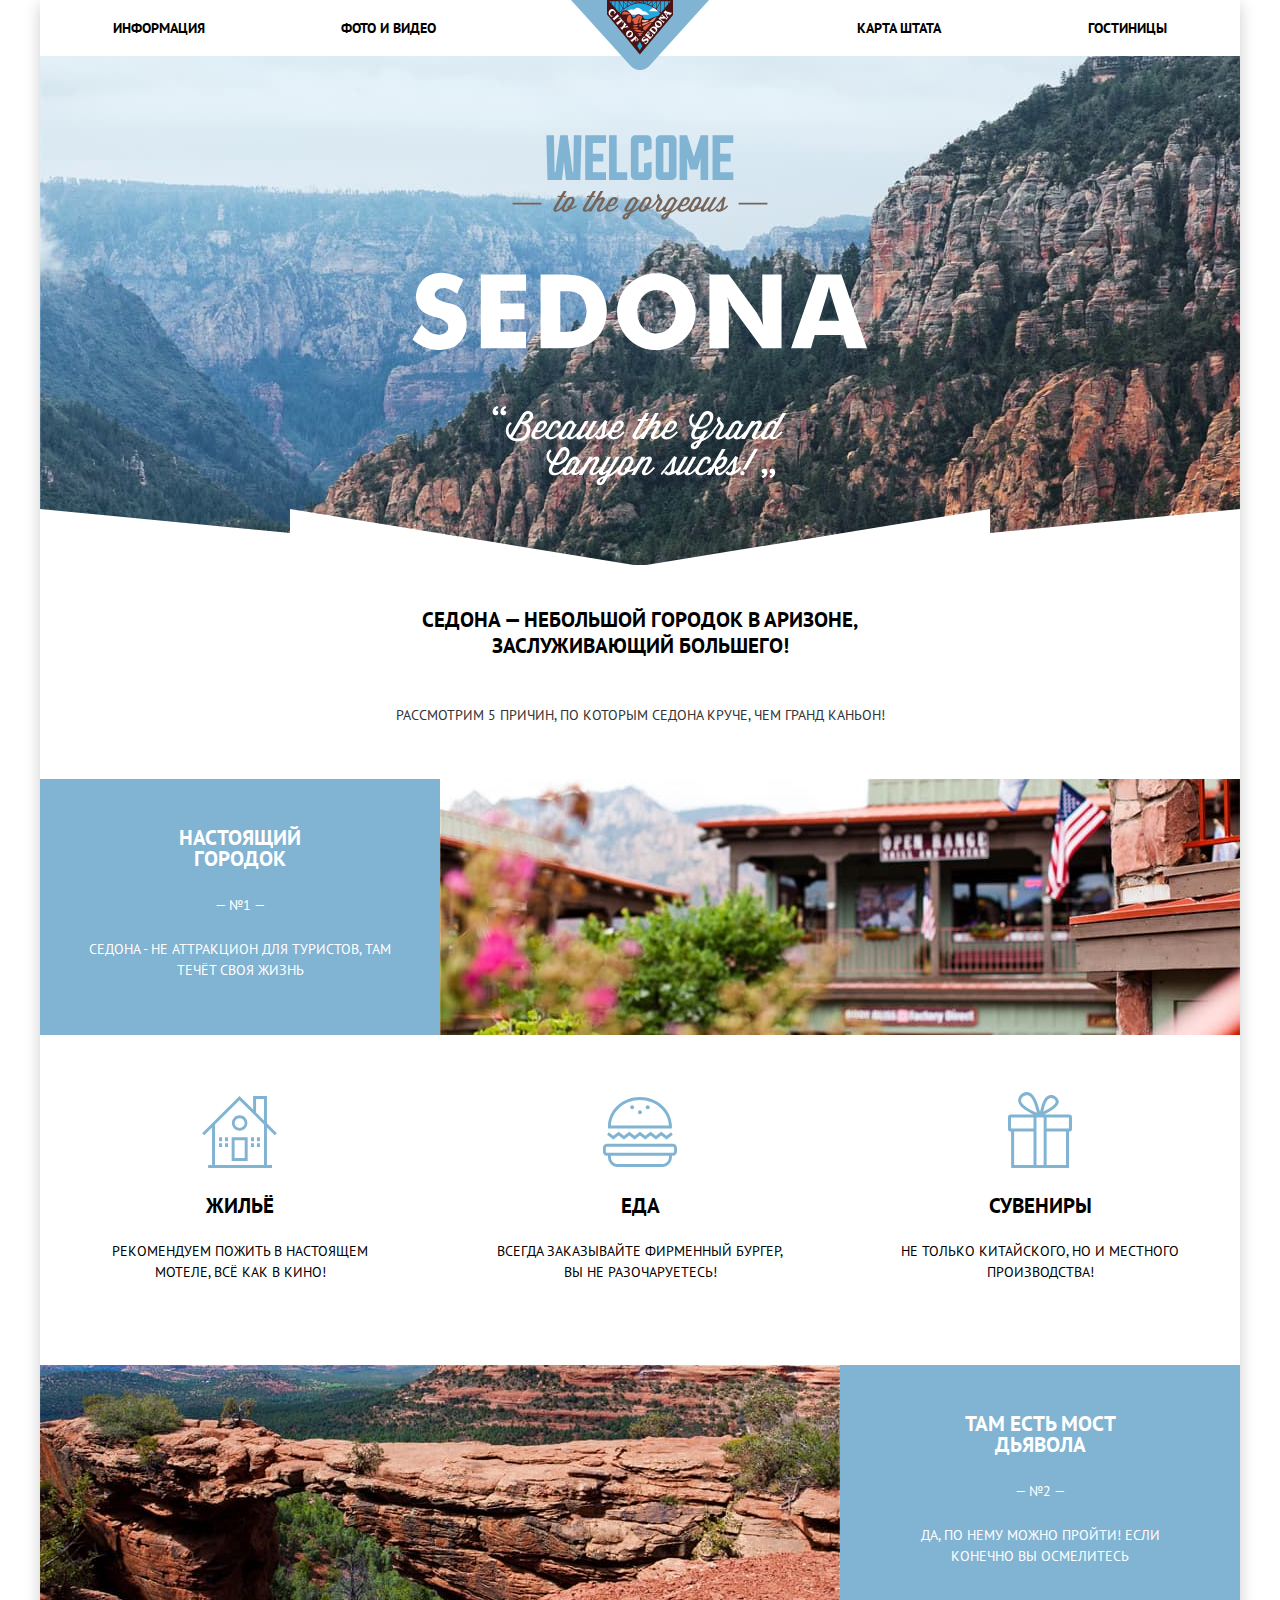
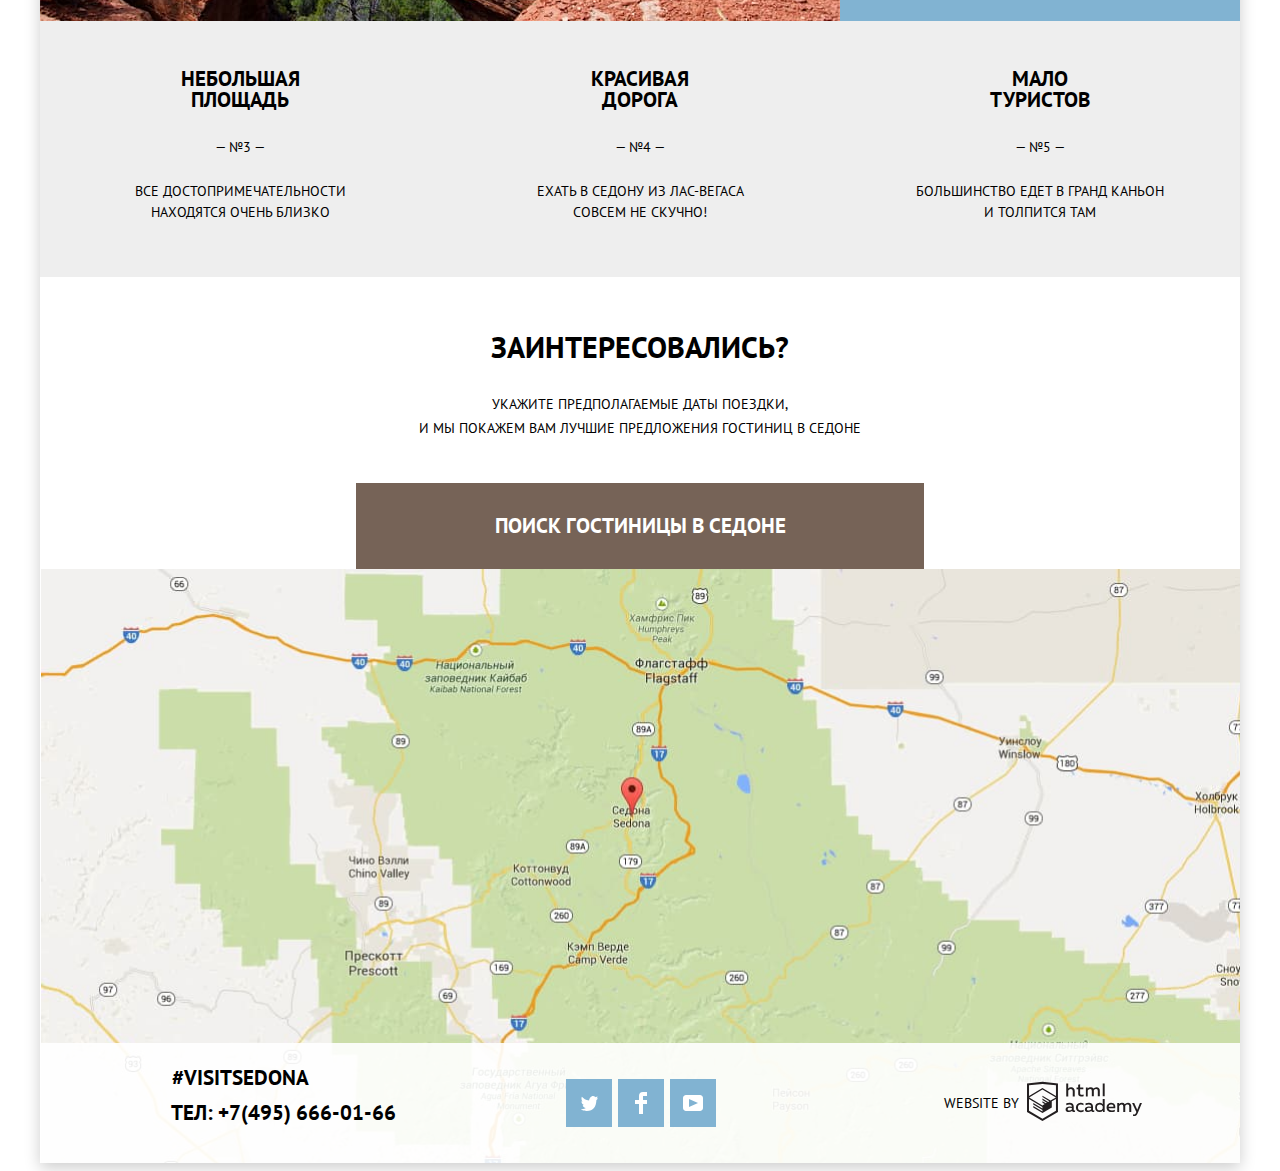
==== commit 9fd103f5: "сделал анимацию выезжания попапа" ====
--- a/index.html
+++ b/index.html
@@ -95,8 +95,10 @@
       </section>
 
       <section class="hotel-search">
-        <h2 class="hotel-search-header">Заинтересовались?</h2>
-        <p class="hotel-search-text">Укажите предполагаемые даты поездки,<br>и мы покажем вам лучшие предложения гостиниц в седоне</p>
+        <div class="hotel-search-wrapper">
+          <h2 class="hotel-search-header">Заинтересовались?</h2>
+          <p class="hotel-search-text">Укажите предполагаемые даты поездки,<br>и мы покажем вам лучшие предложения гостиниц в седоне</p>
+        </div>
         <a class="hotel-search-link" href="#">Поиск гостиницы в Седоне</a>
 
         <div class="hotel-popup">
@@ -187,7 +189,7 @@
     </footer>
   </div>
 
-
+  <script src="js/script.js"></script>
 
 </body>
 
--- a/css/style.css
+++ b/css/style.css
@@ -1,3 +1,10 @@
+/*
+* Prefixed by https://autoprefixer.github.io
+* PostCSS: v7.0.29,
+* Autoprefixer: v9.7.6
+* Browsers: last 2 version,not dead
+*/
+
 /* COMMON */
 
 :root {
@@ -74,7 +81,9 @@
 
 .page-wrapper {
   position: relative;
+  display: -ms-grid;
   display: grid;
+  -ms-grid-rows: auto auto auto;
   grid-template-rows: auto auto auto;
 
   margin: 0 auto;
@@ -123,8 +132,6 @@
   margin-right: auto;
 }
 
-
-
 .main-menu a {
   font-weight: 700;
   color: var(--base-dark);
@@ -175,7 +182,10 @@
 /* START OF FIVE REASONS BLOCK */
 
 .five-reasons-block {
+  position: relative;
   width: 100%;
+
+  z-index: 2;
 }
 
 .intro-text {
@@ -205,8 +215,12 @@
 
 .five-reasons-list {
 
+  display: -ms-grid;
+
   display: grid;
+  -ms-grid-columns: 1fr 1fr 1fr;
   grid-template-columns: 1fr 1fr 1fr;
+  -ms-grid-rows: 256px 330px 256px 256px;
   grid-template-rows: 256px 330px 256px 256px;
 
   margin: 0;
@@ -216,9 +230,71 @@
   list-style: none;
 }
 
+.five-reasons-list > *:nth-child(1) {
+  -ms-grid-row: 1;
+  -ms-grid-column: 1;
+}
+
+.five-reasons-list > *:nth-child(2) {
+  -ms-grid-row: 1;
+  -ms-grid-column: 2;
+}
+
+.five-reasons-list > *:nth-child(3) {
+  -ms-grid-row: 1;
+  -ms-grid-column: 3;
+}
+
+.five-reasons-list > *:nth-child(4) {
+  -ms-grid-row: 2;
+  -ms-grid-column: 1;
+}
+
+.five-reasons-list > *:nth-child(5) {
+  -ms-grid-row: 2;
+  -ms-grid-column: 2;
+}
+
+.five-reasons-list > *:nth-child(6) {
+  -ms-grid-row: 2;
+  -ms-grid-column: 3;
+}
+
+.five-reasons-list > *:nth-child(7) {
+  -ms-grid-row: 3;
+  -ms-grid-column: 1;
+}
+
+.five-reasons-list > *:nth-child(8) {
+  -ms-grid-row: 3;
+  -ms-grid-column: 2;
+}
+
+.five-reasons-list > *:nth-child(9) {
+  -ms-grid-row: 3;
+  -ms-grid-column: 3;
+}
+
+.five-reasons-list > *:nth-child(10) {
+  -ms-grid-row: 4;
+  -ms-grid-column: 1;
+}
+
+.five-reasons-list > *:nth-child(11) {
+  -ms-grid-row: 4;
+  -ms-grid-column: 2;
+}
+
+.five-reasons-list > *:nth-child(12) {
+  -ms-grid-row: 4;
+  -ms-grid-column: 3;
+}
+
 /* IMAGE BLOCKS */
 .five-reasons-city {
-  grid-column-start: 2;
+  -ms-grid-column: 2;
+      grid-column-start: 2;
+  -ms-grid-column-span: 2;
   grid-column-end: 4;
 
   background-image: url(../img/real-city.jpg);
@@ -227,7 +303,9 @@
 }
 
 .five-reasons-bridge {
-  grid-column-start: 1;
+  -ms-grid-column: 1;
+      grid-column-start: 1;
+  -ms-grid-column-span: 2;
   grid-column-end: 3;
 
   background-image: url(../img/rocks.jpg);
@@ -402,9 +480,25 @@
   align-items: center;
   position: relative;
 
+  width: 100%;
+
+  z-index: 1;
+}
+
+.hotel-search-wrapper {
+  display: flex;
+  flex-direction: column;
+  justify-content: flex-start;
+  align-items: center;
+  position: relative;
+
   padding-top: 55px;
-
-  width: 100%;
+  padding-bottom: 43px;
+
+  width: 668px;
+
+  background-color: var(--base-light);
+  z-index: 2;
 }
 
 .hotel-search-header {
@@ -430,8 +524,6 @@
   justify-content: center;
   align-items: center;
 
-  margin-top: 43px;
-
   width: 568px;
   height: 86px;
 
@@ -443,6 +535,8 @@
   color: var(--base-light);
 
   text-decoration: none;
+
+  z-index: 2;
 }
 
 .hotel-search-link:hover {
@@ -456,19 +550,33 @@
 }
 
 .hotel-popup {
+  display: none;
+}
+
+.hotel-popup-show {
   display: flex;
   justify-content: center;
   align-items: center;
 
   position: absolute;
-  bottom: -395px;
+  bottom: 0;
   margin: 0 auto;
 
   width: 568px;
   height: 395px;
 
   background-color: var(--base-light);
-  box-shadow: 0 7px 15px rgba(0, 1, 1, 0.15)
+  box-shadow: 0 7px 15px rgba(0, 1, 1, 0.15);
+
+  animation: slide 0.5s forwards;
+  animation-direction: normal;
+
+  z-index: 1;
+}
+
+@keyframes slide {
+    from { bottom: 0;}
+    to { bottom: -395px;}
 }
 
 .hotel-popup form {
@@ -505,6 +613,21 @@
 
   font-size: 14px;
   line-height: 26px;
+}
+
+.hotel-popup input::-webkit-input-placeholder {
+  color: var(--base-dark);
+  opacity: 1;
+}
+
+.hotel-popup input::-moz-placeholder {
+  color: var(--base-dark);
+  opacity: 1;
+}
+
+.hotel-popup input:-ms-input-placeholder {
+  color: var(--base-dark);
+  opacity: 1;
 }
 
 .hotel-popup input::placeholder {
@@ -873,7 +996,10 @@
   position: relative;
   display: block;
   cursor: pointer;
-  user-select: none;
+  -webkit-user-select: none;
+     -moz-user-select: none;
+      -ms-user-select: none;
+          user-select: none;
 }
 
 .filters-checkbox + label::before {
@@ -940,6 +1066,24 @@
   border: 0;
 }
 
+.cost-controls input::-webkit-input-placeholder {
+  font-size: 14px;
+  line-height: 21px;
+  color: var(--base-light);
+}
+
+.cost-controls input::-moz-placeholder {
+  font-size: 14px;
+  line-height: 21px;
+  color: var(--base-light);
+}
+
+.cost-controls input:-ms-input-placeholder {
+  font-size: 14px;
+  line-height: 21px;
+  color: var(--base-light);
+}
+
 .cost-controls input::placeholder {
   font-size: 14px;
   line-height: 21px;
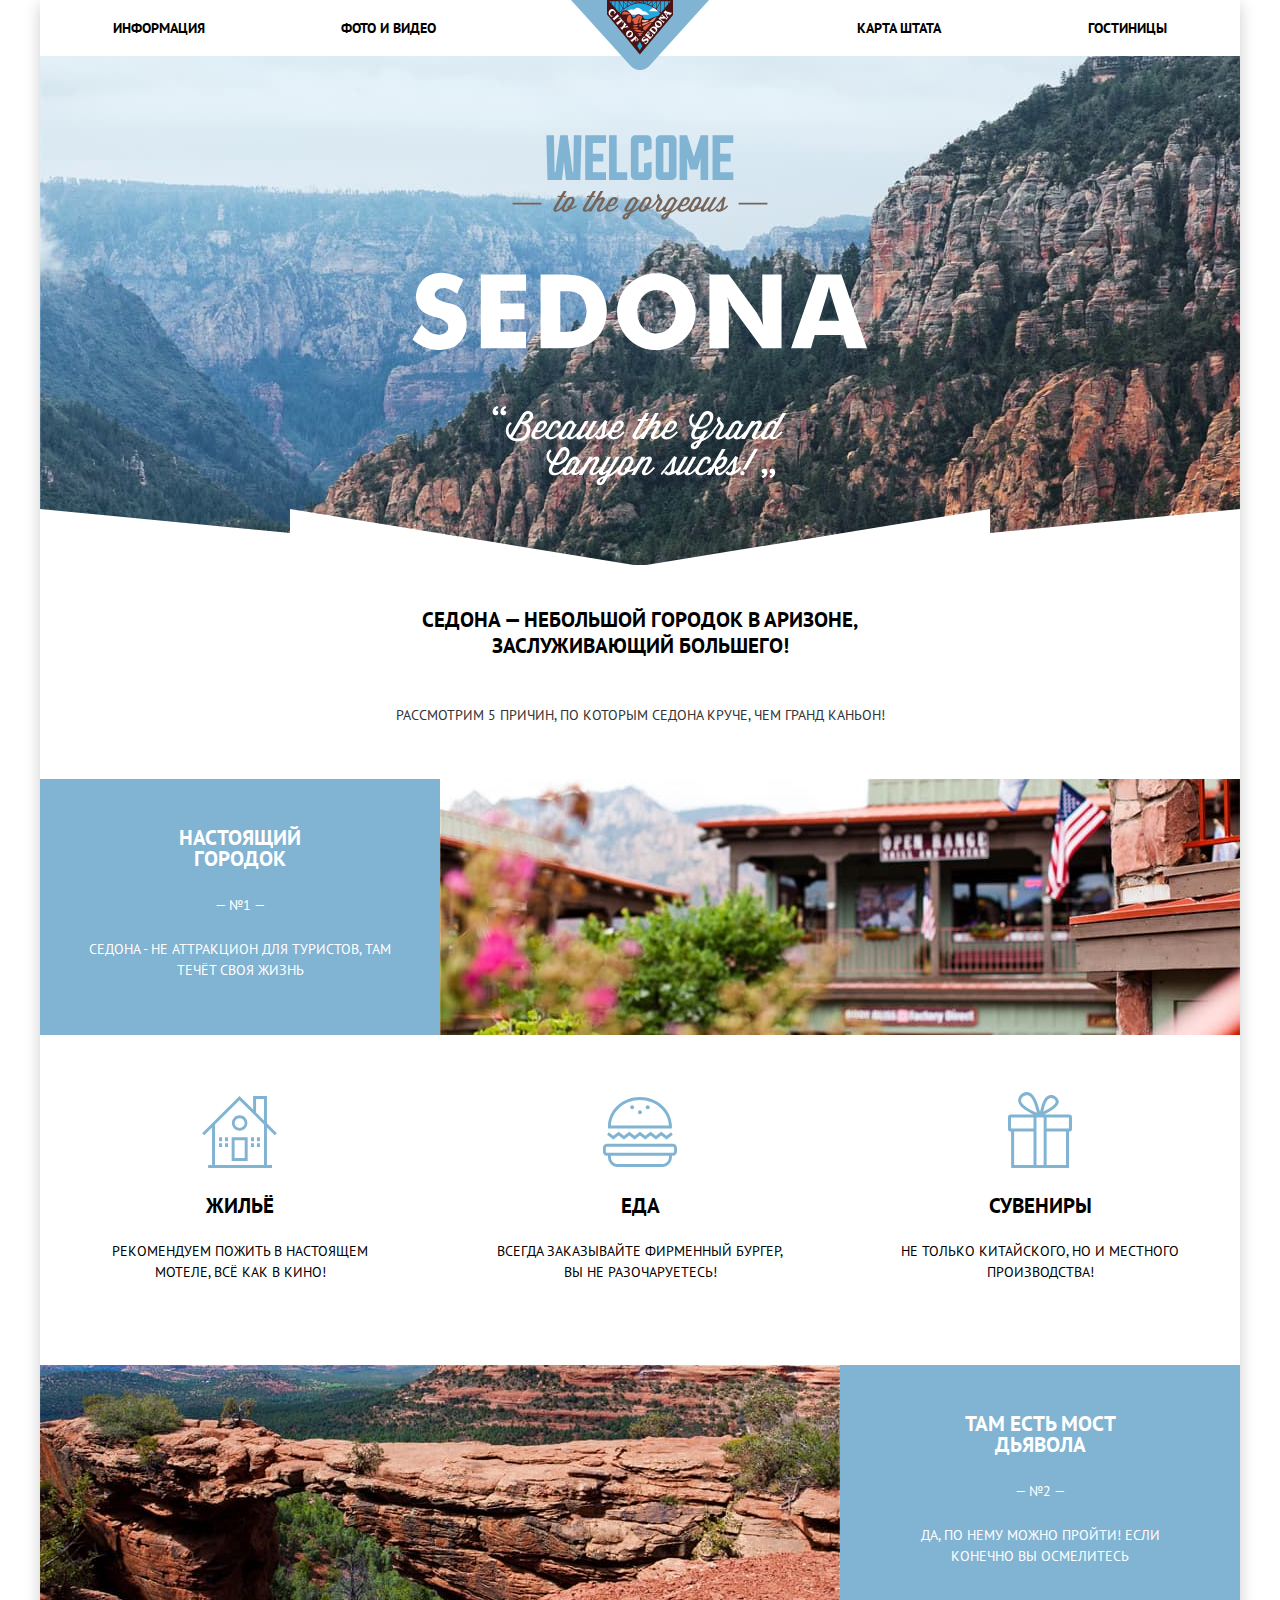
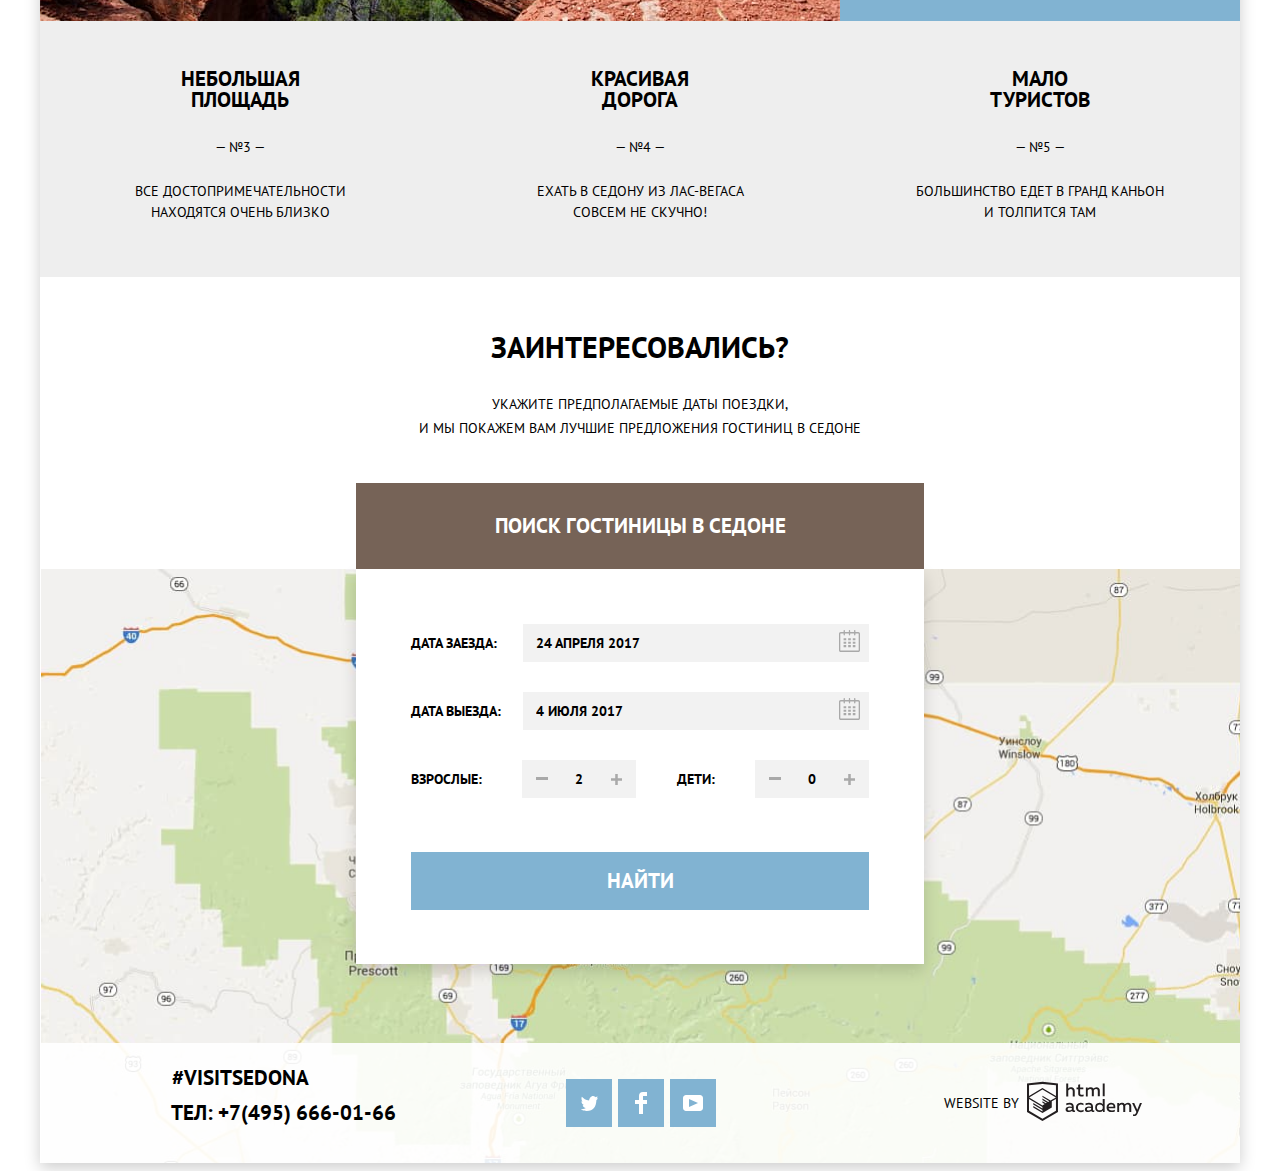
==== commit 3933eb95: "переделал поведение попапа" ====
--- a/index.html
+++ b/index.html
@@ -4,7 +4,7 @@
 <head>
   <meta charset="utf-8">
   <title>HTML Academy: Седона</title>
-  <link rel="stylesheet" href="css/normalize.css">
+  <link rel="stylesheet" href="css/normalize-min.css">
   <link rel="stylesheet" href="css/style.css">
   <link href="https://fonts.googleapis.com/css2?family=PT+Sans:wght@400;700&display=swap" rel="stylesheet">
 </head>
@@ -102,11 +102,11 @@
         <a class="hotel-search-link" href="#">Поиск гостиницы в Седоне</a>
 
         <div class="hotel-popup">
-          <form name="search-form" method="get" action="https://echo.htmlacademy.ru">
+          <form name="search-form" class="search-form" method="get" action="https://echo.htmlacademy.ru">
             <div class="popup-string">
               <label for="start-date">Дата заезда:</label>
               <div>
-                <input class="date-field" type="text" name="start-date" id="start-date" placeholder="24 апреля 2017">
+                <input class="date-field" type="text" name="start-date" id="start-date" placeholder="24 апреля 2017" required>
                 <button class="date-button" type="button">
                   <span class="visually-hidden">Выбрать дату заезда</span>
                 </button>
@@ -116,7 +116,7 @@
             <div class="popup-string">
               <label for="end-date">Дата выезда:</label>
               <div>
-                <input class="date-field" type="text" name="end-date" id="end-date" placeholder="4 июля 2017">
+                <input class="date-field" type="text" name="end-date" id="end-date" placeholder="4 июля 2017" required>
                 <button class="date-button" type="button">
                   <span class="visually-hidden">Выбрать дату выезда</span>
                 </button>
@@ -129,7 +129,7 @@
                 <button class="minus-button" type="button">
                   <span class="visually-hidden">Меньше</span>
                 </button>
-                <input class="count-field" type="text" name="adult-count" id="adult-count" placeholder="2">
+                <input class="count-field" type="text" name="adult-count" id="adult-count" placeholder="2" required>
                 <button class="plus-button" type="button">
                   <span class="visually-hidden">Больше</span>
                 </button>
@@ -139,7 +139,7 @@
                 <button class="minus-button" type="button">
                   <span class="visually-hidden">Меньше</span>
                 </button>
-                <input class="count-field" type="text" name="children-count" id="children-count" placeholder="0">
+                <input class="count-field" type="text" name="children-count" id="children-count" placeholder="0" required>
                 <button class="plus-button" type="button">
                   <span class="visually-hidden">Больше</span>
                 </button>
--- a/css/style.css
+++ b/css/style.css
@@ -550,16 +550,12 @@
 }
 
 .hotel-popup {
-  display: none;
-}
-
-.hotel-popup-show {
   display: flex;
   justify-content: center;
   align-items: center;
 
   position: absolute;
-  bottom: 0;
+  bottom: -395px;
   margin: 0 auto;
 
   width: 568px;
@@ -567,11 +563,31 @@
 
   background-color: var(--base-light);
   box-shadow: 0 7px 15px rgba(0, 1, 1, 0.15);
-
-  animation: slide 0.5s forwards;
-  animation-direction: normal;
+}
+
+.hotel-popup-show {
+  -webkit-animation: slide 0.5s forwards;
+
+          animation: slide 0.5s forwards;
+  -webkit-animation-direction: normal;
+          animation-direction: normal;
 
   z-index: 1;
+}
+
+.hotel-popup-hide {
+  -webkit-animation: slide-rev 0.5s forwards;
+
+          animation: slide-rev 0.5s forwards;
+  -webkit-animation-direction: normal;
+          animation-direction: normal;
+
+  z-index: 1;
+}
+
+@-webkit-keyframes slide {
+    from { bottom: 0;}
+    to { bottom: -395px;}
 }
 
 @keyframes slide {
@@ -579,12 +595,55 @@
     to { bottom: -395px;}
 }
 
+@-webkit-keyframes slide-rev {
+    from { bottom: -395px;}
+    to { bottom: 0;}
+}
+
+@keyframes slide-rev {
+    from { bottom: -395px;}
+    to { bottom: 0;}
+}
+
 .hotel-popup form {
   display: flex;
   flex-direction: column;
 
   width: 458px;
   height: 285px;
+}
+
+.error-message::before {
+  content: "Необходимо заполнить все поля";
+  position: absolute;
+  top: 10px;
+
+  font-weight: 700;
+  font-size: 14px;
+  line-height: 26px;
+  text-transform: uppercase;
+
+  -webkit-animation: scale 1s forwards;
+
+          animation: scale 1s forwards;
+}
+
+@-webkit-keyframes scale {
+  0 {transform: scale(0.2);}
+  20% {transform: scale(1.2);}
+  40% {transform: scale(0.8);}
+  60% {transform: scale(1.1);}
+  80% {transform: scale(0.9);}
+  100% {transform: scale(1);}
+}
+
+@keyframes scale {
+  0 {transform: scale(0.2);}
+  20% {transform: scale(1.2);}
+  40% {transform: scale(0.8);}
+  60% {transform: scale(1.1);}
+  80% {transform: scale(0.9);}
+  100% {transform: scale(1);}
 }
 
 .hotel-popup div {
@@ -1168,7 +1227,8 @@
   background: none;
 }
 
-.filters-submit:hover {
+.filters-submit:hover,
+.filters-submit:focus {
   color: var(--base-dark);
   background-color: var(--base-light);
   cursor: pointer;
